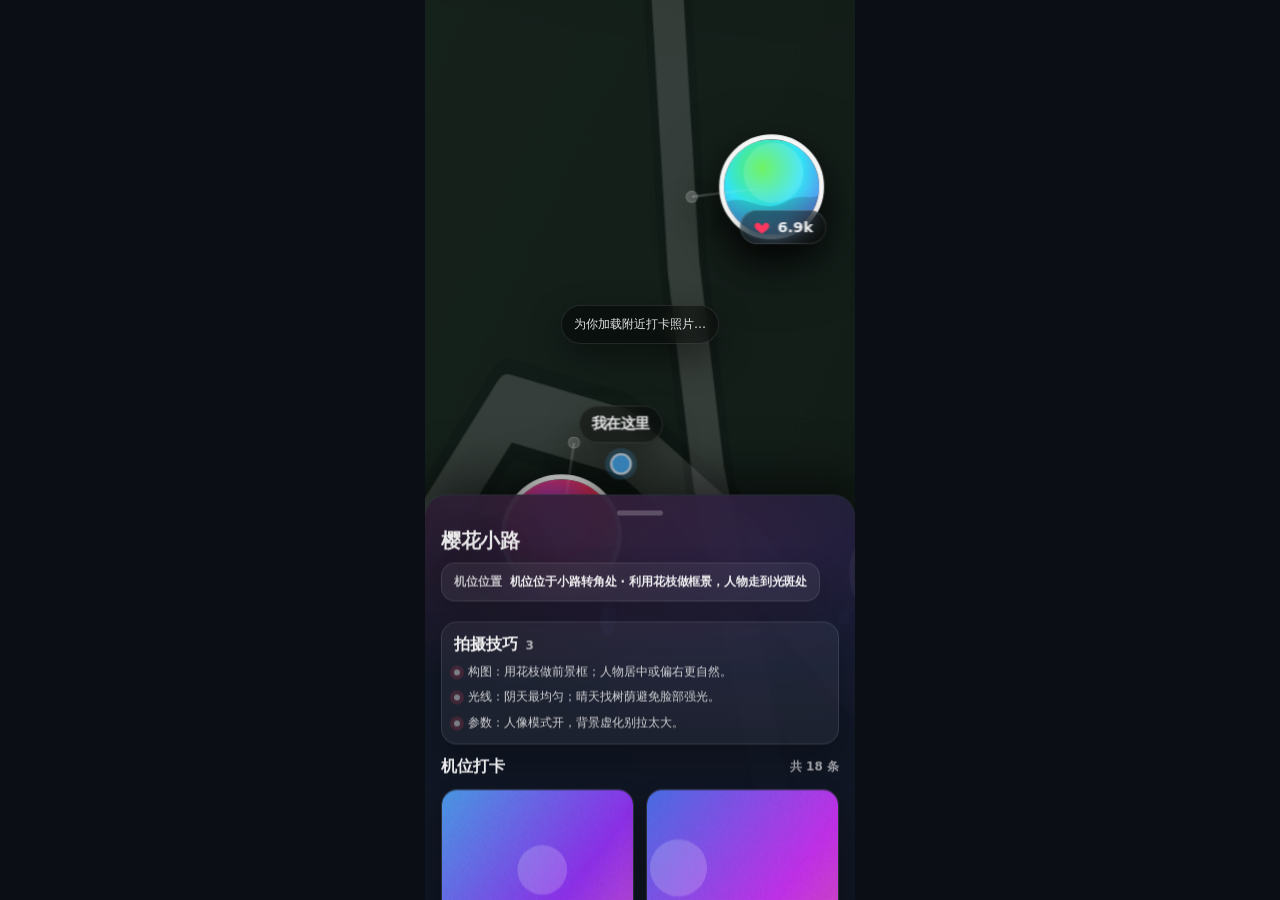
==== bars.html @ dce3d003 "Initial commit for GitHub Pages deployment" ====
<!doctype html>
<html lang="zh-CN">
  <head>
    <meta charset="UTF-8" />
    <meta name="viewport" content="width=device-width, initial-scale=1, viewport-fit=cover" />
    <meta name="color-scheme" content="dark light" />
    <title>同款打卡地热度地图</title>
    <style>
      /* =========================================================
         零依赖离线 H5：Tailwind 风格的最小子集（仅覆盖本作品用到的类）
         注意：这不是完整 Tailwind，仅为演示交互与布局而实现的 utility 集合
      ========================================================= */
      :root{
        --bg:#0B0E14;
        --panel:#0F1320;
        --card:#131A2A;
        --muted:rgba(255,255,255,.68);
        --muted2:rgba(255,255,255,.52);
        --line:rgba(255,255,255,.10);
        --shadow: 0 16px 40px rgba(0,0,0,.45);
        --shadow-soft: 0 10px 24px rgba(0,0,0,.36);
        --accent:#FF375F;
        --pill: rgba(0,0,0,.42);
        --white: #fff;
        --grid: rgba(255,255,255,.06);
        /* 商业化标题色系（更“品牌”） */
        --title-grad: linear-gradient(90deg, #ffffff 0%, rgba(255,255,255,.92) 40%, rgba(255,255,255,.78) 100%);
        --sub-ink: rgba(255,255,255,.68);
        --sub-grad: linear-gradient(90deg, rgba(255,255,255,.78) 0%, rgba(255,255,255,.58) 55%, rgba(255,255,255,.34) 100%);
      }
      *{box-sizing:border-box}
      html,body{height:100%}
      body{
        margin:0;
        font-family: ui-sans-serif, system-ui, -apple-system, Segoe UI, Roboto, "PingFang SC", "Noto Sans CJK SC", "Microsoft Yahei", Arial, sans-serif;
        background: var(--bg); /* 避免在地图拖动时出现紫色底色“漏出”的错觉 */
        color:#fff;
        overflow:hidden; /* 作品为竖屏弹层/全屏容器，不允许 body 滚动 */
        -webkit-tap-highlight-color: transparent;
        touch-action: manipulation;
        overscroll-behavior: none;
      }

      /* 容器与布局 */
      .h-screen{height:100vh}
      .w-full{width:100%}
      .max-w-\[430px\]{max-width:430px}
      .mx-auto{margin-left:auto;margin-right:auto}
      .relative{position:relative}
      .absolute{position:absolute}
      .fixed{position:fixed}
      .inset-0{inset:0}
      .top-0{top:0}
      .left-0{left:0}
      .right-0{right:0}
      .bottom-0{bottom:0}
      .z-10{z-index:10}
      .z-20{z-index:20}
      .z-30{z-index:30}
      .z-40{z-index:40}
      .z-50{z-index:50}

      .flex{display:flex}
      .items-center{align-items:center}
      .justify-between{justify-content:space-between}
      .justify-center{justify-content:center}
      .gap-2{gap:8px}
      .gap-3{gap:12px}
      .gap-4{gap:16px}

      .px-4{padding-left:16px;padding-right:16px}
      .pt-4{padding-top:16px}
      .pb-4{padding-bottom:16px}
      .py-3{padding-top:12px;padding-bottom:12px}
      .py-4{padding-top:16px;padding-bottom:16px}
      .p-3{padding:12px}
      .p-4{padding:16px}

      .text-xs{font-size:12px}
      .text-sm{font-size:14px}
      .text-base{font-size:16px}
      .font-semibold{font-weight:600}
      .font-bold{font-weight:700}
      .tracking-tight{letter-spacing:-.02em}
      .leading-tight{line-height:1.15}
      .opacity-80{opacity:.8}

      .rounded-xl{border-radius:16px}
      .rounded-2xl{border-radius:22px}
      .rounded-full{border-radius:9999px}
      .overflow-hidden{overflow:hidden}
      .border{border:1px solid var(--line)}
      .shadow-xl{box-shadow:var(--shadow)}
      .shadow-lg{box-shadow:var(--shadow-soft)}

      .select-none{user-select:none}

      /* 顶部标题条 */
      .topbar{
        height:56px;
        padding: 0 16px;
        display:flex;
        align-items:center;
        justify-content:space-between;
        background: linear-gradient(to bottom, rgba(11,14,20,.92), rgba(11,14,20,.55), rgba(11,14,20,0));
        position:absolute;
        top:0;left:0;right:0;
        z-index:50;
        pointer-events:none; /* 防止误触影响地图 */
      }
      .topbar .chip{
        pointer-events:auto;
        display:flex;align-items:center;gap:8px;
        padding:8px 10px;
        border-radius:999px;
        background:rgba(255,255,255,.06);
        border:1px solid rgba(255,255,255,.10);
        backdrop-filter: blur(10px);
      }
      .dot{width:8px;height:8px;border-radius:999px;background:var(--accent);box-shadow:0 0 0 4px rgba(255,55,95,.16)}

      /* 标题/副标题“更商业化”：渐变字 + 轻微描边投影 */
      .title{
        font-weight: 900;
        letter-spacing: -0.02em;
        background: var(--title-grad);
        -webkit-background-clip: text;
        background-clip: text;
        color: transparent;
        text-shadow:
          0 16px 40px rgba(0,0,0,.55),
          0 2px 0 rgba(0,0,0,.18);
      }
      .subtitle{
        font-weight: 650;
        letter-spacing: -0.01em;
        background: var(--sub-grad);
        -webkit-background-clip: text;
        background-clip: text;
        color: transparent;
        text-shadow: 0 14px 32px rgba(0,0,0,.45);
      }

      /* 地图区域 */
      .map-wrap{
        position:absolute;
        inset:0;
        height:100%;
        overflow:hidden;
        background: #0c111c; /* 避免露出页面紫色背景 */
      }
      .map-bg{
        position:absolute;inset:0;
        background: transparent; /* 去掉紫色/粉色氛围光 */
      }
      .focus-glow{
        position:absolute;
        inset:0;
        z-index:1;
        pointer-events:none;
        opacity:0;
        transition: opacity 260ms ease;
        background:
          radial-gradient(680px 460px at 50% 40%, rgba(var(--focus-rgb, 77,181,255), .30), transparent 62%),
          radial-gradient(980px 520px at 72% 60%, rgba(var(--focus-rgb, 77,181,255), .14), transparent 62%);
      }
      .focus-glow.show{opacity:1}
      .park-layer{
        position:absolute;
        inset:0; /* 地图延伸到整个上半屏，不再只在底部一块 */
        opacity:1;
        transform: translateZ(0);
        filter: saturate(1.06) contrast(1.02);
        pointer-events:none;
        z-index:0;
      }
      .park-layer::after{
        content:"";
        position:absolute;inset:0;
        background: radial-gradient(900px 360px at 50% 0%, rgba(0,0,0,.10), transparent 62%),
                    linear-gradient(to top, rgba(0,0,0,.26), rgba(0,0,0,.00) 62%);
        pointer-events:none;
      }
      .map-grid{
        position:absolute;inset:0;
        background:
          repeating-linear-gradient(0deg, var(--grid), var(--grid) 1px, transparent 1px, transparent 22px),
          repeating-linear-gradient(90deg, var(--grid), var(--grid) 1px, transparent 1px, transparent 22px);
        opacity:.28; /* 降低存在感，避免“遮挡路线” */
        mix-blend-mode: screen;
      }
      .map-camera{
        position:absolute;
        /* 世界层比视口更大：拖拽/自动居中时不会露出底色 */
        left:-30%;
        top:-30%;
        width:160%;
        height:160%;
        background: #0c111c; /* 如果出现任何绘制空洞，也只会露出深色而不是页面紫色 */
        transform-origin: 50% 50%;
        will-change: transform;
      }
      .markers-layer{
        position:absolute;
        inset:0;
        z-index:2;
      }

      /* Marker */
      .marker{
        position:absolute;
        transform: translate(-50%, -50%);
        touch-action: manipulation;
      }
      .marker button{
        all:unset;
        display:block;
        cursor:pointer;
        border-radius:999px;
        transform: translateZ(0);
        position:relative;
      }
      .marker .bubble-wrap{
        position:absolute;
        left:0;
        top:0;
        will-change: transform;
      }
      .anchor-dot{
        position:absolute;
        left:50%;
        top:50%;
        width:10px;
        height:10px;
        border-radius:999px;
        transform: translate(-50%, -50%);
        background: rgba(255,255,255,.18);
        box-shadow: 0 10px 24px rgba(0,0,0,.35);
        border: 1px solid rgba(255,255,255,.16);
        pointer-events:none;
        z-index:1;
      }
      .anchor-line{
        position:absolute;
        left:50%;
        top:50%;
        height:2px;
        transform-origin: 0 50%;
        border-radius:999px;
        background: linear-gradient(to right, rgba(255,255,255,.22), rgba(255,255,255,0));
        pointer-events:none;
        z-index:1;
        opacity:0;
      }

      /* 新解锁 marker 的入场动画（缓加载感） */
      @keyframes markerIn {
        0%{opacity:0; transform: translate3d(0, 28px, 0) scale(.78) rotate(-4deg); filter: saturate(.92) contrast(.96)}
        45%{opacity:1; transform: translate3d(0, -10px, 0) scale(1.10) rotate(2deg); filter: saturate(1.08) contrast(1.02)}
        72%{opacity:1; transform: translate3d(0, 2px, 0) scale(.98) rotate(-1deg)}
        100%{opacity:1; transform: translate3d(0, 0, 0) scale(1) rotate(0deg)}
      }
      .marker.appear .bubble{
        animation: markerIn 560ms cubic-bezier(.2,.9,.2,1);
        animation-delay: var(--d, 0ms);
        animation-fill-mode: both;
      }
      .marker.appear .anchor-dot{
        animation: markerIn 520ms cubic-bezier(.2,.9,.2,1);
        animation-delay: var(--d, 0ms);
        animation-fill-mode: both;
      }

      /* 轻微“呼吸”避免静态枯燥（幅度很小，不干扰点击） */
      @keyframes bubbleBreath {
        0%{ transform: translateZ(0) scale(1); }
        50%{ transform: translateZ(0) scale(1.02); }
        100%{ transform: translateZ(0) scale(1); }
      }
      .marker .bubble{
        animation: bubbleBreath 4.4s ease-in-out infinite;
      }
      .marker .bubble{
        position:relative;
        border-radius:999px;
        box-shadow:
          0 18px 55px rgba(0,0,0,.55),
          0 10px 26px rgba(0,0,0,.40),
          0 0 0 1px rgba(255,255,255,.05) inset;
      }
      .marker .ring{
        position:absolute;inset:-4px;
        border-radius:999px;
        border:4px solid rgba(255,255,255,.96);
        box-shadow: 0 14px 30px rgba(0,0,0,.35);
        pointer-events:none;
      }
      .marker .cover{
        display:block;
        border-radius:999px;
        overflow:hidden;
        background:#111;
      }
      .marker .badge{
        position:absolute;
        right:-6px;
        bottom:-8px;
        display:flex;
        align-items:center;
        gap:6px;
        padding:6px 10px;
        border-radius:999px;
        background: var(--pill);
        border:1px solid rgba(255,255,255,.12);
        backdrop-filter: blur(10px);
        box-shadow: 0 12px 26px rgba(0,0,0,.45);
        font-size:12px;
        line-height:1;
        pointer-events:none;
      }
      .heart{
        width:14px;height:14px;
        display:inline-block;
      }
      .heart svg{display:block}
      .badge .count{font-weight:700;color:rgba(255,255,255,.94)}
      .badge .heartFill{fill:var(--accent)}

      .marker.selected .ring{border-color: rgba(255,255,255,1)}
      .marker.selected .badge{background: rgba(0,0,0,.52)}

      @keyframes popSpring {
        0%{transform: translateZ(0) scale(1)}
        35%{transform: translateZ(0) scale(1.08)}
        75%{transform: translateZ(0) scale(.98)}
        100%{transform: translateZ(0) scale(1)}
      }
      .pop{animation: popSpring 520ms cubic-bezier(.2,.9,.2,1)}

      /* 当前位置标记（圆点） */
      .me{
        position:absolute;
        transform: translate(-50%, -50%);
        width:18px;height:18px;
        border-radius:999px;
        background: #4DB5FF;
        box-shadow: 0 0 0 4px rgba(77,181,255,.18), 0 12px 26px rgba(0,0,0,.45);
        border:2px solid rgba(255,255,255,.92);
        z-index:999;
      }
      .me::before{
        content:"";
        position:absolute;
        inset:-10px;
        border-radius:999px;
        background: radial-gradient(circle, rgba(77,181,255,.32), rgba(77,181,255,0) 62%);
        animation: mePulse 1400ms ease-out infinite;
      }
      .me::after{
        content:"我在这里";
        position:absolute;
        left:50%;
        top:-10px;
        transform: translate(-50%, -100%);
        padding:6px 10px;
        border-radius:999px;
        background: rgba(0,0,0,.44);
        border:1px solid rgba(255,255,255,.10);
        color: rgba(255,255,255,.92);
        font-size:12px;
        font-weight:750;
        letter-spacing:-.01em;
        white-space:nowrap;
        backdrop-filter: blur(10px);
        box-shadow: 0 14px 30px rgba(0,0,0,.38);
      }
      @keyframes mePulse{
        0%{transform: scale(.68); opacity:.70}
        70%{transform: scale(1.25); opacity:.00}
        100%{transform: scale(1.25); opacity:0}
      }

      /* 底部抽屉面板 */
      .panel{
        position:absolute;
        left:0;right:0;bottom:0;
        height:60vh;
        min-height:340px;
        border-top-left-radius:22px;
        border-top-right-radius:22px;
        background: linear-gradient(180deg, rgba(19,26,42,.96), rgba(15,19,32,.96));
        border-top:1px solid rgba(255,255,255,.10);
        box-shadow: 0 -18px 50px rgba(0,0,0,.55);
        overflow:hidden;
        will-change: transform;
      }

      .panel::before{
        content:"";
        position:absolute;inset:0;
        background:
          radial-gradient(700px 300px at 30% 0%, rgba(255,55,95,.14), transparent 65%),
          radial-gradient(650px 300px at 80% 10%, rgba(119,92,255,.12), transparent 65%);
        opacity:.9;
        pointer-events:none;
      }
      .panel-inner{
        position:relative;
        height:100%;
        display:flex;
        flex-direction:column;
      }
      .handle{
        height:34px;
        display:flex;
        align-items:center;
        justify-content:center;
        touch-action:none;
      }
      .handle .bar{
        width:46px;height:5px;border-radius:999px;
        background: rgba(255,255,255,.22);
      }
      .panel-head{
        padding: 0 16px 10px 16px;
        display:flex;
        align-items:flex-start;
        justify-content:space-between;
        gap:12px;
      }
      .sub{
        color:var(--sub-ink);
        font-size:12px;
        margin-top:7px;
        letter-spacing:-0.01em;
      }
      .pill{
        display:flex;align-items:center;gap:8px;
        padding:8px 10px;
        border-radius:999px;
        background: rgba(255,255,255,.06);
        border:1px solid rgba(255,255,255,.10);
      }
      .pill .small{font-size:12px;color:var(--muted)}

      /* ===== 参照图：拍摄技巧 + 机位打卡 ===== */
      .spot-top{
        padding: 0 16px 10px 16px;
      }
      .spot-name{
        font-size: 20px;
        font-weight: 950;
        letter-spacing: -0.02em;
        line-height: 1.15;
        background: linear-gradient(90deg, rgba(255,255,255,.96), rgba(255,255,255,.78));
        -webkit-background-clip: text;
        background-clip: text;
        color: transparent;
        text-shadow: 0 16px 40px rgba(0,0,0,.45);
      }
      .spot-metaRow{
        margin-top: 10px;
        display:flex;
        gap: 10px;
        align-items:center;
        flex-wrap: wrap;
      }
      .spot-chip{
        display:flex;
        align-items:center;
        gap: 8px;
        padding: 10px 12px;
        border-radius: 14px;
        background: rgba(255,255,255,.06);
        border: 1px solid rgba(255,255,255,.10);
        box-shadow: 0 12px 28px rgba(0,0,0,.22);
        backdrop-filter: blur(10px);
      }
      .spot-chip .k{
        font-size: 12px;
        color: rgba(255,255,255,.70);
        font-weight: 750;
        letter-spacing: -0.01em;
        white-space: nowrap;
      }
      .spot-chip .v{
        font-size: 12px;
        color: rgba(255,255,255,.92);
        font-weight: 750;
        letter-spacing: -0.01em;
      }

      .tips{
        margin: 10px 0 12px 0;
        padding: 12px 12px;
        border-radius: 16px;
        background: rgba(255,255,255,.05);
        border: 1px solid rgba(255,255,255,.10);
        box-shadow: 0 14px 34px rgba(0,0,0,.26);
      }
      .tips-head{
        display:flex;
        align-items:center;
        justify-content:space-between;
        gap:12px;
        margin-bottom: 8px;
      }
      .tips-title{
        display:flex;
        align-items:baseline;
        gap: 8px;
        font-weight: 900;
        letter-spacing: -0.01em;
        color: rgba(255,255,255,.94);
      }
      .tips-title .n{
        font-size: 12px;
        color: rgba(255,255,255,.62);
        font-weight: 800;
      }
      .tips-lines{
        display:flex;
        flex-direction:column;
        gap: 8px;
        color: rgba(255,255,255,.80);
        font-size: 12px;
        line-height: 1.45;
      }
      .tips-lines .line{
        display:flex;
        gap: 8px;
      }
      .tips-lines .dot{
        width: 6px;
        height: 6px;
        border-radius: 999px;
        background: rgba(255,255,255,.42);
        margin-top: 6px;
        flex: 0 0 auto;
      }
      .section-title{
        margin: 10px 0 12px 0;
        display:flex;
        align-items:center;
        justify-content:space-between;
        gap:12px;
      }
      .section-title .h{
        font-size: 16px;
        font-weight: 900;
        color: rgba(255,255,255,.92);
        letter-spacing: -0.01em;
      }
      .section-title .subh{
        font-size: 12px;
        color: rgba(255,255,255,.58);
        font-weight: 750;
      }

      .scroll{
        flex:1;
        overflow:auto;
        -webkit-overflow-scrolling: touch;
        padding: 0 16px calc(14px + env(safe-area-inset-bottom)) 16px;
        overscroll-behavior: contain;
      }
      .grid2{
        display:grid;
        grid-template-columns: repeat(2, minmax(0,1fr));
        gap: 12px;
      }
      .card{
        background: rgba(255,255,255,.04);
        border:1px solid rgba(255,255,255,.08);
        border-radius:16px;
        overflow:hidden;
        box-shadow: 0 10px 22px rgba(0,0,0,.28);
      }
      .photo{
        width:100%;
        display:block;
        background:#0b0e14;
      }
      .video{
        width:100%;
        display:block;
        background:#0b0e14;
      }
      .playBadge{
        position:absolute;
        left:10px;
        top:10px;
        width:30px;
        height:30px;
        border-radius:999px;
        background: rgba(0,0,0,.42);
        border:1px solid rgba(255,255,255,.10);
        backdrop-filter: blur(10px);
        display:flex;
        align-items:center;
        justify-content:center;
        box-shadow: 0 10px 22px rgba(0,0,0,.35);
        pointer-events:none;
      }
      .playBadge svg{display:block}
      .meta{
        padding:10px 10px 12px 10px;
        display:flex;
        align-items:center;
        justify-content:space-between;
        gap:10px;
      }
      .user{
        display:flex;align-items:center;gap:8px;
        min-width:0;
      }
      .avatar{
        width:22px;height:22px;border-radius:999px;
        overflow:hidden;
        border:1px solid rgba(255,255,255,.14);
        flex:0 0 auto;
      }
      .name{
        font-size:12px;
        color:rgba(255,255,255,.82);
        white-space:nowrap;
        overflow:hidden;
        text-overflow:ellipsis;
        max-width:110px;
      }
      .likes{
        display:flex;align-items:center;gap:6px;
        font-size:12px;
        color:rgba(255,255,255,.86);
        flex:0 0 auto;
      }
      .likes .heart svg{width:13px;height:13px}

      /* 轻提示 */
      .toast{
        position:absolute;
        left:50%;
        bottom: calc(60vh + 14px);
        transform: translateX(-50%);
        padding:10px 12px;
        border-radius:999px;
        background: rgba(0,0,0,.46);
        border:1px solid rgba(255,255,255,.10);
        backdrop-filter: blur(10px);
        font-size:12px;
        color:rgba(255,255,255,.88);
        box-shadow: 0 14px 34px rgba(0,0,0,.42);
        opacity:0;
        pointer-events:none;
        transition: opacity 220ms ease, transform 220ms ease;
        z-index:40;
      }
      .toast.show{
        opacity:1;
        transform: translateX(-50%) translateY(-2px);
      }

      /* 错误兜底屏 */
      .screen{
        position:fixed;inset:0;
        display:flex;
        align-items:center;
        justify-content:center;
        padding:24px;
        background: var(--bg);
        color:#fff;
        z-index:9999;
      }
      .screen .box{
        width:min(420px, 100%);
        background: rgba(255,255,255,.06);
        border: 1px solid rgba(255,255,255,.10);
        border-radius: 18px;
        padding: 18px;
        box-shadow: var(--shadow);
      }
      .btn{
        display:inline-flex;
        align-items:center;
        justify-content:center;
        padding:10px 12px;
        border-radius:12px;
        border:1px solid rgba(255,255,255,.12);
        background: rgba(255,255,255,.06);
        color:#fff;
        font-weight:700;
        margin-top:12px;
      }

      /* 无障碍：减少动画 */
      @media (prefers-reduced-motion: reduce){
        .map-camera{transition:none !important}
        .toast{transition:none !important}
        .pop{animation:none !important}
      }
    </style>
  </head>
  <body>
    <div id="app" class="w-full max-w-[430px] h-screen mx-auto relative"></div>

    <script>
      (function () {
        "use strict";

        /* ===========================
           Mock 数据（坐标 x,y：0~100）
        ============================ */
        const MARKERS = [
          {
            id: "jzh",
            name: "箭竹海",
            area: "九寨沟",
            locationTitle: "机位位于四川阿坝藏族羌族自治州",
            locationSub: "九寨沟县漳扎镇九寨沟景区内（树正沟）",
            tips: [
              "构图：用倒影做对称；前景放树枝/栈道做引导线。",
              "光线：上午 8:00-10:00 更通透，尽量避开正午硬光。",
              "参数：手机 2× 取景，轻拉对比与高光，颜色更干净。",
            ],
            x: 58,
            y: 46,
            likes: 13200,
            coverType: "file",
            coverSrc: "assets/jzhzp.jpeg",
            // “封面下的视频”
            photos: [
              { id: "jzh_v1", type: "video", src: "assets/jzh1.mp4", poster: "assets/jzh1.jpg", ratio: 1.25, user: mockUser(101), like: 1320 },
              { id: "jzh_v2", type: "video", src: "assets/jzh2.mp4", poster: "assets/jzh2.jpg", ratio: 1.25, user: mockUser(155), like: 980 },
              { id: "jzh_v3", type: "video", src: "assets/jzh3.mp4", poster: "assets/jzh3.jpg", ratio: 1.25, user: mockUser(203), like: 1660 },
              { id: "jzh_v4", type: "video", src: "assets/jzh4.mp4", poster: "assets/jzh4.jpg", ratio: 1.25, user: mockUser(77), like: 740 },
              { id: "jzh_v5", type: "video", src: "assets/jzh5.mp4", poster: "assets/jzh5.jpg", ratio: 1.25, user: mockUser(41), like: 1100 },
            ],
          },
          {
            id: "m1",
            name: "海边日落栈道",
            locationTitle: "机位位于海边栈道主视野一侧",
            locationSub: "建议靠近护栏外侧拍摄，留出前景线条",
            tips: [
              "构图：人物/路牌放三分线；海平线保持水平。",
              "光线：日落前 20 分钟最柔和，逆光更有氛围。",
              "参数：曝光 -0.3，保住天空层次；适当加暖色。",
            ],
            x: 26,
            y: 36,
            likes: 12800,
            coverSeed: 12,
            photos: makePhotos("m1", 16, 21),
          },
          {
            id: "m2",
            name: "城市天桥夜景",
            locationTitle: "机位位于天桥中段向主路方向",
            locationSub: "注意安全，靠内侧栏杆拍摄更稳",
            tips: [
              "构图：车流做 S 形引导；上方留一点城市天际线。",
              "光线：蓝调时刻（落日后 10-25 分钟）最好看。",
              "参数：夜景模式/长曝光，稳住手机避免抖动。",
            ],
            x: 62,
            y: 44,
            likes: 8600,
            coverSeed: 33,
            photos: makePhotos("m2", 14, 77),
          },
          {
            id: "m3",
            name: "玻璃房咖啡馆",
            locationTitle: "机位位于窗边 45° 侧光位",
            locationSub: "桌面留白，玻璃反光记得避开",
            tips: [
              "构图：杯子放前景；背景虚化出环境感。",
              "光线：靠窗侧光最显质感，避免顶光。",
              "参数：0.5× 拍环境，2× 拍细节，混合更出片。",
            ],
            x: 50,
            y: 66,
            likes: 4200,
            coverSeed: 64,
            photos: makePhotos("m3", 12, 8),
          },
          {
            id: "m4",
            name: "樱花小路",
            locationTitle: "机位位于小路转角处",
            locationSub: "利用花枝做框景，人物走到光斑处",
            tips: [
              "构图：用花枝做前景框；人物居中或偏右更自然。",
              "光线：阴天最均匀；晴天找树荫避免脸部强光。",
              "参数：人像模式开，背景虚化别拉太大。",
            ],
            x: 78,
            y: 30,
            likes: 15600,
            coverSeed: 91,
            photos: makePhotos("m4", 18, 103),
          },
          {
            id: "m5",
            name: "老街拱门",
            locationTitle: "机位位于拱门正中轴线",
            locationSub: "等待行人穿过，画面更有故事感",
            tips: [
              "构图：保持垂直线；用拱门做天然取景框。",
              "光线：下午侧光更立体；阴影别压太死。",
              "参数：开网格线，微调水平，后期拉一点清晰度。",
            ],
            x: 40,
            y: 22,
            likes: 6900,
            coverSeed: 5,
            photos: makePhotos("m5", 13, 44),
          },
        ];

        // 道路网络（0~100 的“地图坐标”）：既用于绘制虚拟地图，也用于 marker 避让路线
        const ROADS = [
          [
            { x: 5, y: 44 }, { x: 18, y: 34 }, { x: 32, y: 36 }, { x: 46, y: 42 },
            { x: 60, y: 50 }, { x: 72, y: 50 }, { x: 84, y: 40 }, { x: 96, y: 36 },
          ],
          [
            { x: 37, y: 10 }, { x: 39, y: 26 }, { x: 42, y: 38 }, { x: 48, y: 52 },
            { x: 55, y: 70 }, { x: 60, y: 92 },
          ],
        ];

        function makePhotos(markerId, count, seed) {
          const list = [];
          for (let i = 0; i < count; i++) {
            const ratio = pick([0.78, 0.86, 1.0, 1.22, 1.34], seed + i); // 高宽比（height/width）
            const uSeed = (seed * 17 + i * 13) % 999;
            list.push({
              id: markerId + "_p" + i,
              user: mockUser(uSeed),
              like: Math.floor(80 + (uSeed * 37) % 2200),
              ratio,
              imageDataUrl: svgPhotoDataUrl(uSeed),
            });
          }
          return list;
        }

        function mockUser(seed) {
          const names = ["小麦", "阿丘", "Momo", "橘子汽水", "Yuki", "木木", "Kiki", "阿白", "小池", "Nina"];
          const name = names[seed % names.length] + (seed % 7 === 0 ? "·" + (seed % 99) : "");
          return {
            name,
            avatarDataUrl: svgAvatarDataUrl(name, seed),
          };
        }

        /* ===========================
           资源：使用 SVG Data URL 生成“本地占位图”
           - 严禁外链图片 / 字体
        ============================ */
        function svgPhotoDataUrl(seed) {
          const a = (seed * 29) % 360;
          const b = (a + 62) % 360;
          const c = (b + 46) % 360;
          const g1 = `hsl(${a} 85% 62%)`;
          const g2 = `hsl(${b} 90% 58%)`;
          const g3 = `hsl(${c} 80% 66%)`;
          const noise = ((seed * 13) % 8) + 10;
          const svg =
            `<svg xmlns="http://www.w3.org/2000/svg" width="800" height="1040" viewBox="0 0 800 1040">` +
            `<defs>` +
            `<linearGradient id="g" x1="0" y1="0" x2="1" y2="1">` +
            `<stop offset="0" stop-color="${g1}"/><stop offset="0.55" stop-color="${g2}"/><stop offset="1" stop-color="${g3}"/>` +
            `</linearGradient>` +
            `<filter id="n">` +
            `<feTurbulence type="fractalNoise" baseFrequency="0.9" numOctaves="2" stitchTiles="stitch" seed="${noise}"/>` +
            `<feColorMatrix type="matrix" values="0 0 0 0 0  0 0 0 0 0  0 0 0 0 0  0 0 0 .22 0"/>` +
            `</filter>` +
            `</defs>` +
            `<rect width="800" height="1040" fill="url(#g)"/>` +
            `<rect width="800" height="1040" filter="url(#n)" opacity=".55"/>` +
            `<circle cx="${140 + (seed % 9) * 56}" cy="${220 + (seed % 7) * 48}" r="${80 + (seed % 6) * 12}" fill="rgba(255,255,255,.18)"/>` +
            `<circle cx="${540 + (seed % 8) * 22}" cy="${720 + (seed % 6) * 44}" r="${120 + (seed % 5) * 10}" fill="rgba(0,0,0,.12)"/>` +
            `</svg>`;
          return "data:image/svg+xml;charset=utf-8," + encodeURIComponent(svg);
        }

        function svgAvatarDataUrl(name, seed) {
          const a = (seed * 41) % 360;
          const b = (a + 88) % 360;
          const bg1 = `hsl(${a} 80% 56%)`;
          const bg2 = `hsl(${b} 85% 52%)`;
          const letter = (name || "U").trim().slice(0, 1);
          const svg =
            `<svg xmlns="http://www.w3.org/2000/svg" width="72" height="72" viewBox="0 0 72 72">` +
            `<defs>` +
            `<linearGradient id="g" x1="0" y1="0" x2="1" y2="1">` +
            `<stop offset="0" stop-color="${bg1}"/><stop offset="1" stop-color="${bg2}"/>` +
            `</linearGradient>` +
            `</defs>` +
            `<rect width="72" height="72" rx="36" fill="url(#g)"/>` +
            `<circle cx="24" cy="26" r="12" fill="rgba(255,255,255,.22)"/>` +
            `<text x="36" y="44" font-size="28" text-anchor="middle" fill="rgba(255,255,255,.92)" font-family="ui-sans-serif,system-ui" font-weight="700">${escapeXml(letter)}</text>` +
            `</svg>`;
          return "data:image/svg+xml;charset=utf-8," + encodeURIComponent(svg);
        }

        function svgCoverDataUrl(seed) {
          // 用于地图 marker 的“封面图”（圆形裁切）
          const a = (seed * 23) % 360;
          const b = (a + 70) % 360;
          const c = (b + 40) % 360;
          const g1 = `hsl(${a} 86% 62%)`;
          const g2 = `hsl(${b} 90% 58%)`;
          const g3 = `hsl(${c} 82% 66%)`;
          const svg =
            `<svg xmlns="http://www.w3.org/2000/svg" width="260" height="260" viewBox="0 0 260 260">` +
            `<defs>` +
            `<radialGradient id="r" cx="40%" cy="30%" r="75%">` +
            `<stop offset="0" stop-color="${g1}"/><stop offset="0.55" stop-color="${g2}"/><stop offset="1" stop-color="${g3}"/>` +
            `</radialGradient>` +
            `</defs>` +
            `<rect width="260" height="260" fill="url(#r)"/>` +
            `<path d="M0 176 C 56 140, 96 210, 170 170 C 212 146, 232 168, 260 152 L 260 260 L 0 260 Z" fill="rgba(0,0,0,.16)"/>` +
            `<circle cx="${90 + (seed % 7) * 9}" cy="${92 + (seed % 5) * 11}" r="${52 + (seed % 6) * 6}" fill="rgba(255,255,255,.14)"/>` +
            `</svg>`;
          return "data:image/svg+xml;charset=utf-8," + encodeURIComponent(svg);
        }

        function svgParkMapDataUrl(seed) {
          // 平面虚拟地图（离线生成）：用“地图图层语义”来画草地/水域/道路/地标点
          // 不追求真实坐标，仅提供“像地图”的结构与层级，适合做上半屏底部背景。
          // 颜色策略：强制偏“绿/灰”调，避免出现紫色系
          const hue = 135 + ((seed * 7) % 18); // 135~152（绿）
          const bg1 = `hsl(${hue} 18% 12%)`;
          const bg2 = `hsl(${hue} 16% 9%)`;
          const grass = `hsl(${hue} 32% 16%)`;
          const grass2 = `hsl(${hue} 28% 14%)`;
          const water = `hsl(${(hue + 58) % 360} 38% 18%)`; // 偏青蓝，但不走紫
          const road = `rgba(255,255,255,.16)`;
          const roadEdge = `rgba(0,0,0,.22)`;
          const poiBlue = "#4DA3FF";
          const poiWarm = "#FFB020";
          const roadsSvg = ROADS.map((poly) => {
            const pts = poly.map((p) => `${p.x},${p.y}`).join(" ");
            return (
              `<polyline points="${pts}" fill="none" stroke="${roadEdge}" stroke-width="5.6" stroke-linecap="round" stroke-linejoin="round" opacity=".58"/>` +
              `<polyline points="${pts}" fill="none" stroke="${road}" stroke-width="3.8" stroke-linecap="round" stroke-linejoin="round" opacity=".92"/>`
            );
          }).join("");

          const svg = `
<svg xmlns="http://www.w3.org/2000/svg" viewBox="0 0 100 100" preserveAspectRatio="none">
  <defs>
    <linearGradient id="bg" x1="0" y1="0" x2="1" y2="1">
      <stop offset="0" stop-color="${bg1}"/>
      <stop offset="1" stop-color="${bg2}"/>
    </linearGradient>
    <filter id="soft" x="-20%" y="-20%" width="140%" height="140%">
      <feGaussianBlur stdDeviation="1.2"/>
    </filter>
  </defs>

  <rect width="100" height="100" fill="url(#bg)"/>

  <!-- 草地 -->
  <path d="M0 62 C 18 54, 32 62, 43 66 C 62 73, 82 75, 100 70 L 100 100 L 0 100 Z"
        fill="${grass}" opacity=".92"/>
  <path d="M8 70 C 20 66, 28 74, 38 70 C 52 64, 63 76, 74 70 C 84 64, 90 66, 100 70"
        fill="${grass2}" opacity=".78"/>

  <!-- 水域 -->
  <path d="M66 72 C 72 68, 84 69, 92 76 C 98 82, 91 92, 79 92 C 70 92, 62 86, 63 80 C 63.5 76.5, 64 74, 66 72 Z"
        fill="${water}" opacity=".86" filter="url(#soft)"/>
  <path d="M15 80 C 22 76, 32 78, 36 83 C 40 88, 35 94, 26 94 C 19 94, 13 91, 13.5 86.5 C 13.9 83.8, 14.4 81.3, 15 80 Z"
        fill="${water}" opacity=".55" filter="url(#soft)"/>

  <!-- 道路（与 ROADS 1:1 对齐） -->
  ${roadsSvg}

  <!-- 广场/区域 -->
  <path d="M30 41 C 36 38, 44 40, 48 45 C 52 50, 47 57, 40 57 C 33 57, 27 48, 30 41 Z"
        fill="rgba(255,255,255,.08)" opacity=".80"/>

  <!-- 地标点（点缀） -->
  ${mapDot(30, 46, poiBlue)}
  ${mapDot(44, 60, poiBlue)}
  ${mapDot(50, 68, poiWarm)}
  ${mapDot(78, 58, poiWarm)}
</svg>`.trim();

          return "data:image/svg+xml;charset=utf-8," + encodeURIComponent(svg);
        }

        function poiPin(x, y, color, text) {
          const safeText = escapeXml(text);
          return (
            `<g filter="url(#shadow)" opacity=".98">` +
              `<path d="M ${x} ${y} c -18 0 -32 14 -32 32 c 0 26 32 58 32 58 s 32 -32 32 -58 c 0 -18 -14 -32 -32 -32 z" fill="${color}"/>` +
              `<circle cx="${x}" cy="${y+30}" r="12" fill="rgba(255,255,255,.92)"/>` +
              `<rect x="${x-5}" y="${y+22}" width="10" height="16" rx="5" fill="${color}" opacity=".85"/>` +
              `<path d="M ${x} ${y+44} l -10 0" stroke="${color}" stroke-width="2" opacity=".0"/>` +
              `<g>` +
                `<rect x="${x-4}" y="${y+26}" width="8" height="8" rx="2" fill="${color}" opacity=".75"/>` +
              `</g>` +
              `<g>` +
                `<rect x="${x+18}" y="${y+22}" rx="10" ry="10" width="${52 + safeText.length * 14}" height="28" fill="rgba(255,255,255,.92)" />` +
                `<text x="${x+32}" y="${y+42}" font-family="ui-sans-serif,system-ui" font-size="18" font-weight="800" fill="${color}">${safeText}</text>` +
              `</g>` +
            `</g>`
          );
        }

        function starBadge(x, y, color, text) {
          const safeText = escapeXml(text);
          return (
            `<g filter="url(#shadow)" opacity=".98">` +
              `<circle cx="${x}" cy="${y}" r="18" fill="${color}"/>` +
              `<path d="M ${x} ${y-9} l 4 7 l 8 2 l -6 6 l 1 9 l -7 -4 l -7 4 l 1 -9 l -6 -6 l 8 -2 z" fill="rgba(255,255,255,.92)"/>` +
              `<text x="${x+30}" y="${y+7}" font-family="ui-sans-serif,system-ui" font-size="20" font-weight="900" fill="${color}">${safeText}</text>` +
            `</g>`
          );
        }

        function isoTree(x, y) {
          // “等距树”：一团圆顶 + 小小侧面，增强立体层级
          const c1 = "rgba(34, 197, 94, .55)";
          const c2 = "rgba(34, 197, 94, .28)";
          const trunk = "rgba(255,255,255,.20)";
          return `
  <g opacity=".92">
    <ellipse cx="${x}" cy="${y}" rx="18" ry="10" fill="${c2}"/>
    <ellipse cx="${x}" cy="${y-10}" rx="22" ry="14" fill="${c1}"/>
    <ellipse cx="${x+10}" cy="${y-6}" rx="14" ry="9" fill="${c2}"/>
    <rect x="${x-2}" y="${y-4}" width="4" height="16" rx="2" fill="${trunk}" opacity=".65"/>
  </g>`;
        }

        function isoBlock(x, y, w, h) {
          // “等距盒子建筑”：顶面 + 侧面 + 正面（坐标为手工拟合）
          const top = "rgba(255,255,255,.16)";
          const faceA = "rgba(0,0,0,.22)";
          const faceB = "rgba(0,0,0,.30)";
          const dx = Math.round(w * 0.35);
          const dy = Math.round(w * 0.22);
          const height = Math.round(h * 0.9);
          const pTop = [
            [x, y],
            [x + w, y - dy],
            [x + w + dx, y + dy],
            [x + dx, y + 2 * dy],
          ];
          const pSide = [
            [x + w, y - dy],
            [x + w + dx, y + dy],
            [x + w + dx, y + dy + height],
            [x + w, y - dy + height],
          ];
          const pFront = [
            [x + dx, y + 2 * dy],
            [x + w + dx, y + dy],
            [x + w + dx, y + dy + height],
            [x + dx, y + 2 * dy + height],
          ];

          const pts = (arr) => arr.map(([a, b]) => `${a},${b}`).join(" ");
          return `
  <g opacity=".92">
    <polygon points="${pts(pTop)}" fill="${top}" />
    <polygon points="${pts(pSide)}" fill="${faceA}" opacity=".85"/>
    <polygon points="${pts(pFront)}" fill="${faceB}" opacity=".8"/>
    <rect x="${x + dx + 18}" y="${y + 2 * dy + 22}" width="${Math.max(24, Math.round(w * 0.22))}" height="10" rx="5" fill="rgba(255,255,255,.14)" opacity=".9"/>
  </g>`;
        }

        function mapDot(x, y, color) {
          return `
  <g opacity=".92">
    <circle cx="${x}" cy="${y}" r="1.35" fill="rgba(0,0,0,.28)"/>
    <circle cx="${x}" cy="${y}" r="0.95" fill="${color}"/>
    <circle cx="${x-0.28}" cy="${y-0.28}" r="0.28" fill="rgba(255,255,255,.75)"/>
  </g>`;
        }

        function getMarkerOffsetBase(marker, sizePx) {
          // 目标：
          // 1) “一一对应”：marker 的锚点始终是 marker.(x,y)
          // 2) “不遮挡路线”：当锚点靠近道路时，把“圆形气泡”整体偏移到道路旁边（锚点不动）
          const rect = mapWrap.getBoundingClientRect();
          const key = `${Math.round(rect.width)}x${Math.round(rect.height)}`;
          const sizeBucket = Math.round(sizePx / 6) * 6;
          if (state.offsetCache && state.offsetCache.key === key && state.offsetCache.offsets && state.offsetCache.offsets.has(marker.id)) {
            const cached = state.offsetCache.offsets.get(marker.id);
            if (cached && cached.sizeBucket === sizeBucket) return cached;
          }

          const anchor = { x: marker.x, y: marker.y };
          const hit = nearestRoadPoint(anchor, state.roads);

          // 道路避让半径（单位：0~100），与 marker 尺寸相关
          const roadRadius = pxToMapUnits((sizePx * 0.62) + 14, rect.width);
          let dxU = 0, dyU = 0;

          if (hit && hit.dist < roadRadius) {
            const pushU = (roadRadius - hit.dist) + pxToMapUnits(10, rect.width);
            const vx = anchor.x - hit.p.x;
            const vy = anchor.y - hit.p.y;
            const len = Math.sqrt(vx * vx + vy * vy) || 1;
            dxU = (vx / len) * pushU;
            dyU = (vy / len) * pushU;
          }

          // 把偏移从“地图单位”换算为像素，方便画连线/偏移气泡
          let dx = mapUnitsToPx(dxU, rect.width);
          let dy = mapUnitsToPx(dyU, rect.width);

          // 限制最大偏移，避免气泡飞太远
          const max = 86;
          dx = clamp(dx, -max, max);
          dy = clamp(dy, -max, max);

          // 边界兜底：靠近边缘时，把气泡往屏幕内侧推一点
          if (anchor.x < 12 && dx < 0) dx = Math.abs(dx);
          if (anchor.x > 88 && dx > 0) dx = -Math.abs(dx);
          if (anchor.y < 12 && dy < 0) dy = Math.abs(dy);
          if (anchor.y > 88 && dy > 0) dy = -Math.abs(dy);

          const value = { dx, dy, sizeBucket };
          if (!state.offsetCache || state.offsetCache.key !== key) {
            state.offsetCache = { key, offsets: new Map() };
          }
          state.offsetCache.offsets.set(marker.id, value);
          return value;
        }

        function getMarkerOffset(marker, sizePx) {
          // 渲染期的“无重叠”偏移优先（每次 renderMarkers 计算一遍）
          try {
            if (state.renderOffsetMap && state.renderOffsetMap.has(marker.id)) {
              const v = state.renderOffsetMap.get(marker.id);
              if (v) return v;
            }
          } catch (_) {}
          return getMarkerOffsetBase(marker, sizePx);
        }

        function pxToMapUnits(px, baseWidthPx) {
          // 以容器宽度为基准，把像素近似换算到 0~100 的坐标单位
          if (!baseWidthPx) return px * 0.12;
          return (px / baseWidthPx) * 100;
        }

        function mapUnitsToPx(units, baseWidthPx) {
          if (!baseWidthPx) return units * 8;
          return (units / 100) * baseWidthPx;
        }

        function nearestRoadPoint(pt, roads) {
          let best = null;
          for (const poly of roads) {
            for (let i = 0; i < poly.length - 1; i++) {
              const a = poly[i], b = poly[i + 1];
              const res = closestPointOnSegment(pt, a, b);
              if (!best || res.dist < best.dist) best = res;
            }
          }
          return best;
        }

        function closestPointOnSegment(p, a, b) {
          const abx = b.x - a.x, aby = b.y - a.y;
          const apx = p.x - a.x, apy = p.y - a.y;
          const ab2 = abx * abx + aby * aby || 1;
          let t = (apx * abx + apy * aby) / ab2;
          t = clamp(t, 0, 1);
          const x = a.x + abx * t;
          const y = a.y + aby * t;
          const dx = p.x - x, dy = p.y - y;
          return { p: { x, y }, dist: Math.sqrt(dx * dx + dy * dy) };
        }

        function escapeXml(s) {
          return String(s).replace(/[<>&"]/g, (ch) => ({ "<": "&lt;", ">": "&gt;", "&": "&amp;", '"': "&quot;" }[ch]));
        }

        function pick(arr, seed) {
          return arr[Math.abs(seed) % arr.length];
        }

        function formatLikes(n) {
          if (n >= 10000) return (n / 10000).toFixed(n >= 100000 ? 0 : 1) + "w";
          if (n >= 1000) return (n / 1000).toFixed(1).replace(/\.0$/, "") + "k";
          return String(n);
        }

        /* ===========================
           UI 构建（DOM 方式模拟 React 组件）
           - 满足：单文件、离线、触屏优先、无 hover、无滚轮依赖
        ============================ */
        const app = document.getElementById("app");
        if (!app) throw new Error("App mount node not found");

        // 缓加载：初始只展示少量聚合点，点击后逐步解锁更多
        const INIT_UNLOCK_IDS = MARKERS
          .slice()
          .sort((a, b) => b.likes - a.likes)
          .slice(0, 3)
          .map((m) => m.id);

        const state = {
          selectedId: topMarker().id,
          // panelY：面板向下位移（0=展开覆盖更多地图，正值=收起露出更多地图）
          panelY: 0,
          toastTimer: null,
          camera: { x: 0, y: 0, scale: 1 },
          cameraAnimToken: 0,
          me: { x: 54, y: 54, source: "mock" }, // 默认 mock（后续尝试用地理定位更新）
          userInteracted: false, // 用户是否手动拖拽过地图（拖拽后不再强制自动对焦）
          // 道路网络（0~100 的“地图坐标”），用于避免 marker 遮挡路线
          roads: ROADS,
          offsetCache: null, // { key, offsets: Map<markerId,{dx,dy,sizeBucket}> }
          unlockedIds: new Set(INIT_UNLOCK_IDS),
          newlyUnlockedIds: new Set(), // 本轮 render 需要播放入场动画的 id
          unlockTimer: null,
          videoThumbCache: new Map(), // src -> dataUrl
          videoThumbPending: new Set(), // src
        };

        // 首屏把初始点也做一次轻入场
        INIT_UNLOCK_IDS.forEach((id) => state.newlyUnlockedIds.add(id));

        // 初始把面板稍微下移一些，形成“地图+抽屉”比例
        // （面板本身高度=60vh，向下位移=0 时就是默认；向下位移>0 会露出更多地图）
        state.panelY = 0; // 默认不额外下移

        /* 根结构 */
        const root = el("div", { className: "relative w-full h-screen overflow-hidden" });

        const mapWrap = el("div", { className: "map-wrap" });
        const mapBg = el("div", { className: "map-bg" });
        const focusGlow = el("div", { className: "focus-glow", "aria-hidden": "true" });
        const parkLayer = el("div", { className: "park-layer", "aria-hidden": "true" });
        parkLayer.style.backgroundImage = `url("${svgParkMapDataUrl(7)}")`;
        // 聚合点坐标与底图 1:1：禁止裁切（cover），采用完全拉伸匹配坐标系
        parkLayer.style.backgroundSize = "100% 100%";
        parkLayer.style.backgroundPosition = "center";
        const mapGrid = el("div", { className: "map-grid" });
        const camera = el("div", { className: "map-camera", "aria-hidden": "false" });
        const markersLayer = el("div", { className: "markers-layer", "aria-hidden": "false" });

        mapWrap.appendChild(mapBg);
        mapWrap.appendChild(focusGlow);
        mapWrap.appendChild(camera);

        // 关键：把“底部虚拟地图”放进 camera 内部，跟随 Zoom & Pan，保证坐标体系一致
        camera.appendChild(mapGrid);
        camera.appendChild(parkLayer);
        camera.appendChild(markersLayer);

        const toast = el("div", { className: "toast", role: "status", "aria-live": "polite" }, "已切换到该打卡点");
        root.appendChild(mapWrap);
        root.appendChild(toast);

        /* 顶部 bar（已按需求去掉“同款打卡热度地图”等文案） */

        /* 面板 */
        const panel = el("div", { className: "panel z-30", role: "region", "aria-label": "拍照打卡面板" });
        const panelInner = el("div", { className: "panel-inner" });
        const handle = el("div", { className: "handle", role: "button", tabindex: "0", "aria-label": "拖拽调整面板" });
        handle.appendChild(el("div", { className: "bar" }));

        // 参照图：顶部信息（地点名 + 机位信息），仅保留“拍摄技巧 + 机位打卡”
        const spotTop = el("div", { className: "spot-top" });
        const spotName = el("div", { className: "spot-name" }, "");
        const spotMetaRow = el("div", { className: "spot-metaRow" });

        const chipLoc = el("div", { className: "spot-chip" });
        chipLoc.appendChild(el("div", { className: "k" }, "机位位置"));
        const chipLocV = el("div", { className: "v" }, "—");
        chipLoc.appendChild(chipLocV);

        spotMetaRow.appendChild(chipLoc);
        spotTop.appendChild(spotName);
        spotTop.appendChild(spotMetaRow);

        const scroll = el("div", { className: "scroll" });
        const tips = el("div", { className: "tips" });
        const tipsHead = el("div", { className: "tips-head" });
        const tipsTitle = el("div", { className: "tips-title" });
        tipsTitle.appendChild(el("div", {}, "拍摄技巧"));
        const tipsNo = el("div", { className: "n" }, "1");
        tipsTitle.appendChild(tipsNo);
        tipsHead.appendChild(tipsTitle);
        tips.appendChild(tipsHead);
        const tipsLines = el("div", { className: "tips-lines" });
        tips.appendChild(tipsLines);

        const sectionTitle = el("div", { className: "section-title" });
        sectionTitle.appendChild(el("div", { className: "h" }, "机位打卡"));
        const checkinSub = el("div", { className: "subh" }, "");
        sectionTitle.appendChild(checkinSub);

        const grid = el("div", { className: "grid2" });
        scroll.appendChild(tips);
        scroll.appendChild(sectionTitle);
        scroll.appendChild(grid);

        panelInner.appendChild(handle);
        panelInner.appendChild(spotTop);
        panelInner.appendChild(scroll);
        panel.appendChild(panelInner);
        root.appendChild(panel);

        app.appendChild(root);

        /* 渲染 */
        renderAll();

        // 如果作为 iframe 被“推荐流卡片”加载：默认不自动播放入场动画，等待父页面通知再播放
        const EMBEDDED = (() => {
          try { return window.self !== window.top; } catch (_) { return true; }
        })();

        // 入场时先把面板藏到屏幕下方，等 intro 再上拉
        // 抽屉初始必须完全在屏幕下方（避免“黑边/空白”漏出来），因此用 >100vh 的位移确保隐藏
        const INTRO_PANEL_Y = Math.round(window.innerHeight + 80);
        if (EMBEDDED) {
          state.panelY = INTRO_PANEL_Y;
          renderPanelTransform();
        }

        enablePanelDrag();
        enableMapPan();

        let introRunning = false;

        function animatePanelTo(targetY, durationMs) {
          const from = state.panelY;
          const start = performance.now();
          const d = Math.max(240, durationMs || 720);
          const ease = (t) => 1 - Math.pow(1 - t, 3);
          const tick = (now) => {
            const p = Math.min(1, (now - start) / d);
            state.panelY = Math.round(from + (targetY - from) * ease(p));
            renderPanelTransform();
            if (p < 1) requestAnimationFrame(tick);
          };
          requestAnimationFrame(tick);
        }

        function panelPeekY() {
          // 下拉框“取消”但留一个可见把手（不然收起后无法再拉起）
          try {
            const h = panel.getBoundingClientRect().height || 0;
            // 露出约 26px（含 handle 区），其余隐藏到屏幕下方
            return Math.max(0, Math.round(h - 26));
          } catch (_) {
            return 0;
          }
        }

        function collapsePanelPeek(durationMs) {
          try {
            animatePanelTo(panelPeekY(), durationMs || 320);
          } catch (_) {}
        }

        function resetForIntro() {
          try {
            if (state.unlockTimer) {
              clearInterval(state.unlockTimer);
              state.unlockTimer = null;
            }
            if (state.toastTimer) {
              clearTimeout(state.toastTimer);
              state.toastTimer = null;
            }
          } catch (_) {}

          // 取消进行中的镜头动画
          state.cameraAnimToken++;

          // 重置关键状态：选中点、解锁点、面板位置、定位点
          state.selectedId = topMarker().id;
          state.unlockedIds = new Set(INIT_UNLOCK_IDS);
          state.newlyUnlockedIds = new Set(INIT_UNLOCK_IDS);
          state.panelY = INTRO_PANEL_Y;
          state.me = { x: 54, y: 54, source: "mock" };
          state.offsetCache = null;

          // 重置聚焦光晕
          try { focusGlow.classList.remove("show"); } catch (_) {}

          // 重置镜头到起始位
          try {
            const start = { x: 0, y: 0, scale: 1.06 };
            state.camera = clampCamera(start);
            applyCameraTransform(state.camera);
          } catch (_) {}

          // 重绘
          try {
            renderAll();
            renderPanelTransform();
          } catch (_) {}
        }

        function playIntro() {
          if (introRunning) return;
          introRunning = true;

          // 1) “模拟定位”（不弹权限）
          showToast("正在定位…");
          initLocation();

          // 2) 镜头先对准“你的位置”（未授权则为 mock 位置）
          setTimeout(() => {
            try { focusCameraToMe(980); } catch (_) {}
          }, 220);

          // 3) “圆圈浮动上来” + 解锁更多点（markerIn 动画会从下往上浮动）
          setTimeout(() => {
            try { cascadeUnlockMarkers(); } catch (_) {}
          }, 760);

          // 4) 打卡照片抽屉从下往上“拉起来”
          setTimeout(() => {
            showToast("为你加载附近打卡照片…");
            animatePanelTo(0, 760);
            // 抽屉拉起后，再用“上半屏可视区域”的中心重新对齐一次你的当前位置（避免出现你说的“随机定位感”）
            if (!state.userInteracted) {
              setTimeout(() => {
                try { focusCameraToMe(780); } catch (_) {}
              }, 520);
            }
            // 结束运行态（允许下次重播）
            setTimeout(() => { introRunning = false; }, 860);
          }, 1080);
        }

        if (!EMBEDDED) {
          // 单独打开 bars.html 时，直接播放入场
          resetForIntro();
          playIntro();
        } else {
          // iframe 内：等待父页面通知
          window.addEventListener("message", (ev) => {
            try {
              if (ev && ev.data && ev.data.type === "bars-intro") {
                resetForIntro(); // 每次进入都重置再播
                playIntro();
              }
            } catch (_) {}
          });
          // 兜底：首次加载后自动播一次，保证体验完整
          setTimeout(() => {
            resetForIntro();
            playIntro();
          }, 700);
        }

        // 初始选中点若是封面图，也做一次背景取色
        try {
          const init = MARKERS.find((x) => x.id === state.selectedId);
          if (init) applyFocusFromMarker(init);
        } catch (_) {}
        window.addEventListener("resize", () => {
          try {
            state.offsetCache = null;
            renderMarkers();
          } catch (_) {}
        });

        /* ========== 函数实现 ========== */
        function el(tag, attrs, children) {
          const node = document.createElement(tag);
          if (attrs) {
            Object.keys(attrs).forEach((k) => {
              if (k === "className") node.className = attrs[k];
              else if (k === "tabindex") node.tabIndex = attrs[k];
              else node.setAttribute(k, attrs[k]);
            });
          }
          if (children !== undefined) {
            if (Array.isArray(children)) children.forEach((c) => append(node, c));
            else append(node, children);
          }
          return node;
        }

        function append(parent, child) {
          if (child === null || child === undefined) return;
          if (typeof child === "string" || typeof child === "number") parent.appendChild(document.createTextNode(String(child)));
          else parent.appendChild(child);
        }

        function heartIcon(size) {
          const span = el("span", { className: "heart", "aria-hidden": "true" });
          span.style.width = size + "px";
          span.style.height = size + "px";
          span.innerHTML =
            `<svg viewBox="0 0 24 24" width="${size}" height="${size}" aria-hidden="true" focusable="false">` +
            `<path class="heartFill" d="M12 21s-6.7-4.3-9.4-8C.6 9.5 2.1 6.7 5 6c1.6-.4 3.2.1 4.3 1.3L12 9.9l2.7-2.6C15.8 6.1 17.4 5.6 19 6c2.9.7 4.4 3.5 2.4 7-2.7 3.7-9.4 8-9.4 8z"/>` +
            `</svg>`;
          return span;
        }

        function topMarker() {
          return MARKERS.slice().sort((a, b) => b.likes - a.likes)[0];
        }

        function nearestMarkerTo(pt) {
          const x = pt?.x ?? 54;
          const y = pt?.y ?? 54;
          let best = null;
          let bestD = Infinity;
          for (const m of MARKERS) {
            const dx = m.x - x;
            const dy = m.y - y;
            const d = dx * dx + dy * dy;
            if (d < bestD) {
              bestD = d;
              best = m;
            }
          }
          return best;
        }

        function ensureNearestMarkerUnlocked() {
          const near = nearestMarkerTo(state.me);
          if (!near) return;
          if (!state.unlockedIds.has(near.id)) {
            state.unlockedIds.add(near.id);
            state.newlyUnlockedIds.add(near.id);
          }
        }

        function markerSize(likes) {
          // 赞数越多越大：范围约 54~92
          const min = 54, max = 92;
          const lMin = 3200, lMax = 16000;
          const t = clamp((likes - lMin) / (lMax - lMin), 0, 1);
          return Math.round(min + (max - min) * easeOutCubic(t));
        }

        function clamp(v, a, b) { return Math.max(a, Math.min(b, v)); }
        function easeInOut(t) { return t < .5 ? 4*t*t*t : 1 - Math.pow(-2*t + 2, 3)/2; }
        function easeOutCubic(t) { return 1 - Math.pow(1 - t, 3); }

        function renderAll() {
          renderMarkers();
          renderFeed();
          renderPanelTransform();
        }

        function renderMarkers() {
          markersLayer.innerHTML = "";
          const sorted = MARKERS.slice().sort((a, b) => a.likes - b.likes); // 由小到大，便于 z-index 叠加
          let appearIndex = 0;
          // 计算一轮“无重叠”偏移（在 0~100 坐标系里做轻量碰撞分离）
          state.renderOffsetMap = new Map();
          const placed = [];
          const rect = mapWrap.getBoundingClientRect();

          function clampOffsetWithEdges(anchor, dx, dy) {
            const max = 86;
            dx = clamp(dx, -max, max);
            dy = clamp(dy, -max, max);
            if (anchor.x < 12 && dx < 0) dx = Math.abs(dx);
            if (anchor.x > 88 && dx > 0) dx = -Math.abs(dx);
            if (anchor.y < 12 && dy < 0) dy = Math.abs(dy);
            if (anchor.y > 88 && dy > 0) dy = -Math.abs(dy);
            return { dx, dy };
          }

          function computeNonOverlapOffset(m, size) {
            const base = getMarkerOffsetBase(m, size);
            const anchor = { x: m.x, y: m.y };
            let dx = base.dx, dy = base.dy;

            const dxU0 = pxToMapUnits(dx, rect.width);
            const dyU0 = pxToMapUnits(dy, rect.width);
            let cxU = anchor.x + dxU0;
            let cyU = anchor.y + dyU0;
            const rU = pxToMapUnits(size * 0.5 + 10, rect.width);

            // 迭代式分离（很轻量，点数不多）
            for (let iter = 0; iter < 10; iter++) {
              let pushX = 0, pushY = 0;
              let collided = false;
              for (const p of placed) {
                const vx = cxU - p.xU;
                const vy = cyU - p.yU;
                const dist = Math.sqrt(vx * vx + vy * vy) || 0.0001;
                const minD = rU + p.rU;
                if (dist < minD) {
                  collided = true;
                  const k = (minD - dist) / minD;
                  pushX += (vx / dist) * k;
                  pushY += (vy / dist) * k;
                }
              }
              if (!collided) break;
              const len = Math.sqrt(pushX * pushX + pushY * pushY) || 1;
              // 每轮推动一点点，避免“飞出去”
              cxU = clamp(cxU + (pushX / len) * 1.6, 6, 94);
              cyU = clamp(cyU + (pushY / len) * 1.6, 6, 94);
            }

            dx = mapUnitsToPx(cxU - anchor.x, rect.width);
            dy = mapUnitsToPx(cyU - anchor.y, rect.width);
            const clamped = clampOffsetWithEdges(anchor, dx, dy);
            dx = clamped.dx; dy = clamped.dy;

            // 记录占位：用“最终气泡中心”作为碰撞基准
            const cxUFinal = anchor.x + pxToMapUnits(dx, rect.width);
            const cyUFinal = anchor.y + pxToMapUnits(dy, rect.width);
            placed.push({ xU: cxUFinal, yU: cyUFinal, rU });

            return { dx, dy, sizeBucket: base.sizeBucket };
          }

          sorted.forEach((m) => {
            if (!state.unlockedIds.has(m.id)) return;
            const size = markerSize(m.likes);
            const offset = computeNonOverlapOffset(m, size);
            state.renderOffsetMap.set(m.id, offset);
            const node = renderMarker(m);
            if (state.newlyUnlockedIds.has(m.id)) {
              // 每个圆圈“一个一个跳”，但用轻微错峰让节奏更灵动
              const d = Math.min(480, appearIndex * 80);
              node.style.setProperty("--d", `${d}ms`);
              appearIndex += 1;
            }
            markersLayer.appendChild(node);
          });
          markersLayer.appendChild(renderMe());
          // 清空“本轮新解锁”标记，避免重复入场
          state.newlyUnlockedIds.clear();
          // 下一轮 renderMarkers 会重新计算，避免持续累积
          state.renderOffsetMap = null;
        }

        function renderMe() {
          const me = el("div", { className: "me", "aria-label": "你的当前位置" });
          me.style.left = state.me.x + "%";
          me.style.top = state.me.y + "%";
          return me;
        }

        function renderMarker(m) {
          const size = markerSize(m.likes);
          const z = 10 + Math.round((m.likes / 1000)); // 赞越多层级越高
          const offset = getMarkerOffset(m, size);
          const wrapper = el("div", { className: "marker" });
          if (state.newlyUnlockedIds.has(m.id)) wrapper.classList.add("appear");
          // 锚点坐标始终与“虚拟地图底图”一致（一一对应）
          wrapper.style.left = m.x + "%";
          wrapper.style.top = m.y + "%";
          wrapper.style.zIndex = String(m.id === state.selectedId ? 9999 : z); // 点击的点始终最前
          if (m.id === state.selectedId) wrapper.classList.add("selected");

          const anchorLine = el("div", { className: "anchor-line", "aria-hidden": "true" });
          const anchorDot = el("div", { className: "anchor-dot", "aria-hidden": "true" });

          const btn = document.createElement("button");
          btn.setAttribute("type", "button");
          btn.setAttribute("aria-label", `选择打卡点：${m.name}`);
          btn.style.width = size + "px";
          btn.style.height = size + "px";
          btn.addEventListener("click", () => onTapMarker(m.id));
          btn.addEventListener("pointerdown", (e) => {
            // 触屏优先：防止双击缩放等副作用
            e.preventDefault();
          }, { passive: false });

          const bubbleWrap = el("div", { className: "bubble-wrap" });
          bubbleWrap.style.transform = `translate3d(${offset.dx}px, ${offset.dy}px, 0)`;

          const bubble = el("div", { className: "bubble" });
          bubble.style.width = size + "px";
          bubble.style.height = size + "px";

          const ring = el("div", { className: "ring" });
          const cover = el("img", { className: "cover", alt: "" });
          cover.src = m.coverType === "file" ? m.coverSrc : svgCoverDataUrl(m.coverSeed);
          cover.style.width = size + "px";
          cover.style.height = size + "px";
          cover.draggable = false;

          const badge = el("div", { className: "badge" });
          badge.appendChild(heartIcon(14));
          badge.appendChild(el("span", { className: "count" }, formatLikes(m.likes)));

          bubble.appendChild(cover);
          bubble.appendChild(ring);
          bubble.appendChild(badge);
          bubbleWrap.appendChild(bubble);
          btn.appendChild(bubbleWrap);

          // 连线：从锚点指向气泡中心，避免遮挡道路的同时保持“对应关系”
          const len = Math.sqrt(offset.dx * offset.dx + offset.dy * offset.dy);
          if (len > 8) {
            const angle = Math.atan2(offset.dy, offset.dx);
            anchorLine.style.width = `${Math.min(92, len)}px`;
            anchorLine.style.transform = `translate(0, -50%) rotate(${angle}rad)`;
            anchorLine.style.opacity = "1";
          } else {
            anchorLine.style.width = "0px";
            anchorLine.style.opacity = "0";
          }

          wrapper.appendChild(anchorLine);
          wrapper.appendChild(anchorDot);
          wrapper.appendChild(btn);

          return wrapper;
        }

        function renderFeed() {
          const m = MARKERS.find((x) => x.id === state.selectedId) || topMarker();
          // 顶部信息
          const prefix = m.area ? (m.area + "—") : "";
          spotName.textContent = prefix + m.name;
          const locT = m.locationTitle || "机位位于当前景点主视野一侧";
          const locS = m.locationSub || "";
          chipLocV.textContent = locS ? `${locT} · ${locS}` : locT;

          // 拍摄技巧
          tipsNo.textContent = String(Math.max(1, (m.tips && m.tips.length) ? m.tips.length : 1));
          tipsLines.innerHTML = "";
          const list = (m.tips && m.tips.length) ? m.tips : [
            "构图：用前景做引导线，主体落在三分线上。",
            "光线：优先选择清晨/傍晚柔光，避免正午硬光。",
            "参数：适当降低曝光，保住高光与天空层次。",
          ];
          list.slice(0, 3).forEach((t) => {
            const row = el("div", { className: "line" });
            row.appendChild(el("div", { className: "dot", "aria-hidden": "true" }));
            row.appendChild(el("div", {}, t));
            tipsLines.appendChild(row);
          });

          // 机位打卡（数量提示）
          checkinSub.textContent = `共 ${m.photos.length} 条`;

          grid.innerHTML = "";

          m.photos.forEach((p) => {
            const card = el("div", { className: "card" });
            card.style.position = "relative";

            if (p.type === "video") {
              const video = document.createElement("video");
              video.className = "video";
              // 关键：不要在渲染阶段就加载 mp4（否则每次重置/重渲染会触发加载中断，出现 net::ERR_ABORTED）
              // 只在用户点击时才设置 src 并播放
              video.preload = "none";
              video.playsInline = true;
              video.muted = true;
              video.loop = true;
              // 默认使用 poster（静态图），避免抽帧/解码导致的兼容问题
              if (p.poster) video.poster = p.poster;
              video.style.aspectRatio = `1 / ${p.ratio || 1.25}`;
              video.style.objectFit = "cover";
              video.setAttribute("data-src", p.src);
              video.addEventListener("error", () => {
                try { showToast("视频加载失败：请检查 mp4 是否可访问 / 格式 / Range"); } catch (_) {}
              });

              const badge = el("div", { className: "playBadge", "aria-hidden": "true" });
              badge.innerHTML =
                '<svg width="16" height="16" viewBox="0 0 24 24" aria-hidden="true" focusable="false">' +
                '<path d="M9 7l10 5-10 5V7z" fill="rgba(255,255,255,.92)"/></svg>';

              // 触屏点击：播放/暂停（保持 muted，避免手势限制与噪音）
              card.addEventListener("click", () => {
                try {
                  // 首次点击才挂载 src，避免自动加载导致的中断报错
                  if (!video.src) {
                    const ds = video.getAttribute("data-src");
                    if (ds) video.src = ds;
                  }
                  if (video.paused) {
                    video.play();
                    badge.style.opacity = "0";
                  } else {
                    video.pause();
                    badge.style.opacity = "1";
                  }
                } catch (_) {}
              });

              card.appendChild(video);
              card.appendChild(badge);
            } else {
              const img = el("img", { className: "photo", alt: "打卡照片" });
              img.src = p.imageDataUrl;
              img.loading = "lazy";
              img.draggable = false;
              // 用固定宽度 + 高宽比控制高度（模拟瀑布流）
              img.style.aspectRatio = `1 / ${p.ratio}`;
              img.style.objectFit = "cover";
              card.appendChild(img);
            }

            const meta = el("div", { className: "meta" });
            const user = el("div", { className: "user" });
            const avatar = el("img", { className: "avatar", alt: "" });
            avatar.src = p.user.avatarDataUrl;
            avatar.draggable = false;
            user.appendChild(avatar);
            user.appendChild(el("div", { className: "name" }, p.user.name));

            const likes = el("div", { className: "likes" });
            likes.appendChild(heartIcon(13));
            likes.appendChild(el("span", {}, formatLikes(p.like)));

            meta.appendChild(user);
            meta.appendChild(likes);

            card.appendChild(meta);
            grid.appendChild(card);
          });
        }

        function renderPanelTransform() {
          // panelY：正值 = 面板整体向下（露出更多地图）；负值 = 面板向上（覆盖更多地图）
          panel.style.transform = `translate3d(0, ${state.panelY}px, 0)`;
        }

        function onTapMarker(id) {
          if (state.selectedId === id) {
            // 也给一个轻反馈
            springPulse(id);
            return;
          }
          state.selectedId = id;
          // 点击即把当前点放到最前，同时触发“缓加载”解锁更多点
          unlockMoreMarkers();
          renderMarkers();
          renderFeed();
          springPulse(id);
          const m = MARKERS.find((x) => x.id === id);
          if (m) {
            showToast("正在加载更多打卡点…");
            applyFocusFromMarker(m);
            centerCameraToMarker(m, 680);
          }
          // 点选景点时，面板自动拉起（保持“地图选点 -> 照片上拉”的一致体验）
          try { animatePanelTo(0, 520); } catch (_) {}
        }

        function applyFocusFromMarker(marker) {
          // 仅对带真实封面图的点做“取边缘色”背景；其余点淡出
          if (marker.coverType === "file" && marker.coverSrc) {
            extractEdgeRgb(marker.coverSrc).then((rgb) => {
              if (!rgb) return;
              document.documentElement.style.setProperty("--focus-rgb", `${rgb.r},${rgb.g},${rgb.b}`);
              focusGlow.classList.add("show");
            });
          } else {
            focusGlow.classList.remove("show");
          }
        }

        function extractEdgeRgb(src) {
          return new Promise((resolve) => {
            try {
              const img = new Image();
              img.decoding = "async";
              img.onload = () => {
                try {
                  const c = document.createElement("canvas");
                  const w = 48, h = 48;
                  c.width = w; c.height = h;
                  const ctx = c.getContext("2d", { willReadFrequently: true });
                  if (!ctx) return resolve(null);
                  ctx.drawImage(img, 0, 0, w, h);
                  const data = ctx.getImageData(0, 0, w, h).data;
                  let r = 0, g = 0, b = 0, n = 0;
                  const add = (x, y) => {
                    const i = (y * w + x) * 4;
                    const a = data[i + 3] / 255;
                    if (a < 0.4) return;
                    r += data[i] * a;
                    g += data[i + 1] * a;
                    b += data[i + 2] * a;
                    n += a;
                  };
                  for (let x = 0; x < w; x++) { add(x, 0); add(x, h - 1); }
                  for (let y = 1; y < h - 1; y++) { add(0, y); add(w - 1, y); }
                  if (!n) return resolve(null);
                  resolve({ r: Math.round(r / n), g: Math.round(g / n), b: Math.round(b / n) });
                } catch (_) { resolve(null); }
              };
              img.onerror = () => resolve(null);
              img.src = src;
            } catch (_) {
              resolve(null);
            }
          });
        }

        function ensureVideoThumb(src) {
          // 用视频“第一帧附近”生成 poster（离线、本地文件）
          // 失败则返回 null，保持 fallback poster
          if (state.videoThumbCache.has(src)) return Promise.resolve(state.videoThumbCache.get(src));
          if (state.videoThumbPending.has(src)) return Promise.resolve(null);
          state.videoThumbPending.add(src);
          return new Promise((resolve) => {
            try {
              const v = document.createElement("video");
              v.preload = "auto";
              v.muted = true;
              v.playsInline = true;
              // 注意：网页端如果 mp4 位于跨域且未配置 CORS，
              // 设置 crossOrigin 可能导致部分环境直接无法加载视频。
              // 这里不强制设置，优先保证“能播放”，抽帧失败就回退。
              v.src = src;
              try { v.load(); } catch (_) {}

              const cleanup = () => {
                try { v.pause(); } catch (_) {}
                try { v.removeAttribute("src"); v.load(); } catch (_) {}
              };

              const fail = () => {
                state.videoThumbPending.delete(src);
                cleanup();
                resolve(null);
              };

              const snap = () => {
                try {
                  const c = document.createElement("canvas");
                  const w = 240;
                  const h = Math.round((v.videoHeight || 720) / (v.videoWidth || 1280) * w);
                  c.width = w;
                  c.height = Math.max(1, h);
                  const ctx = c.getContext("2d", { willReadFrequently: true });
                  if (!ctx) return fail();
                  ctx.drawImage(v, 0, 0, c.width, c.height);
                  const url = c.toDataURL("image/jpeg", 0.82);
                  state.videoThumbCache.set(src, url);
                  state.videoThumbPending.delete(src);
                  cleanup();
                  resolve(url);
                } catch (_) {
                  fail();
                }
              };

              v.addEventListener("error", fail, { once: true });
              v.addEventListener("loadedmetadata", () => {
                try {
                  // 尝试跳到 0.12s，避免 0s 黑帧
                  const t = Math.min(0.12, Math.max(0.04, (v.duration || 1) * 0.01));
                  v.currentTime = t;
                } catch (_) {
                  // 某些环境不允许 seek，直接等 loadeddata 后截图
                }
              }, { once: true });
              v.addEventListener("seeked", snap, { once: true });
              v.addEventListener("loadeddata", () => {
                // 如果 seek 没触发，也在有画面后截一次
                if (!state.videoThumbCache.has(src)) snap();
              }, { once: true });
              // 兜底：若某些 WebView 不触发 seeked/loadeddata，超时放弃
              setTimeout(() => {
                if (!state.videoThumbCache.has(src)) fail();
              }, 2500);
            } catch (_) {
              state.videoThumbPending.delete(src);
              resolve(null);
            }
          });
        }

        function unlockMoreMarkers() {
          // “缓加载”：分批解锁隐藏的 marker，并带入场动画
          if (state.unlockTimer) {
            clearInterval(state.unlockTimer);
            state.unlockTimer = null;
          }
          const order = MARKERS.slice().sort((a, b) => b.likes - a.likes);
          const batch = 2;
          const step = () => {
            const locked = order.filter((m) => !state.unlockedIds.has(m.id));
            if (locked.length === 0) {
              clearInterval(state.unlockTimer);
              state.unlockTimer = null;
              return;
            }
            locked.slice(0, batch).forEach((m) => {
              state.unlockedIds.add(m.id);
              state.newlyUnlockedIds.add(m.id);
            });
            renderMarkers();
          };
          // 先立即补一批，再定时补齐
          step();
          state.unlockTimer = setInterval(step, 260);
        }

        // 入场专用：所有景点球“一个一个跳”依次出现（节奏不单调）
        function cascadeUnlockMarkers() {
          if (state.unlockTimer) {
            clearInterval(state.unlockTimer);
            state.unlockTimer = null;
          }
          const order = MARKERS.slice().sort((a, b) => b.likes - a.likes); // 热度高的先出现更有戏剧性
          const locked = order.filter((m) => !state.unlockedIds.has(m.id));
          if (locked.length === 0) return;

          // 节奏：一快一慢的“呼吸”式节拍（依然严格一次一个）
          const beats = [120, 150, 110, 170, 130, 160];
          let i = 0;
          const step = () => {
            const next = locked[i];
            if (!next) {
              state.unlockTimer = null;
              return;
            }
            state.unlockedIds.add(next.id);
            state.newlyUnlockedIds.add(next.id);
            renderMarkers();

            // 下一拍
            i += 1;
            const t = beats[i % beats.length];
            state.unlockTimer = setTimeout(step, t);
          };
          step();
        }

        function centerCameraToMarker(marker, durationMs) {
          // 点击后：把“气泡圆圈”动态放到正中间，同时微微缩放以展示更多点
          const targetScale = clamp(state.camera.scale - 0.10, 1.06, 1.22);
          const target = cameraTransformToFocusBubble(marker, targetScale);
          animateCameraTo(target, durationMs, () => {
            state.camera = clampCamera(target);
          });
        }

        function springPulse(markerId) {
          // 给被点击的 marker 做回弹（不依赖 Framer Motion，使用 CSS animation）
          const node = Array.from(markersLayer.querySelectorAll(".marker")).find((n) => n && n.classList.contains("marker") && getMarkerIdFromNode(n) === markerId);
          if (!node) return;
          const btn = node.querySelector("button");
          if (!btn) return;
          btn.classList.remove("pop");
          // 强制回流以重启动画
          void btn.offsetWidth;
          btn.classList.add("pop");
        }

        function getMarkerIdFromNode(node) {
          // marker 的定位信息写在 left/top 上，无法直接反查；这里用 aria-label 简单匹配
          const btn = node.querySelector("button");
          if (!btn) return "";
          const label = btn.getAttribute("aria-label") || "";
          // label：选择打卡点：xxx；我们用 name 反查
          const name = label.replace("选择打卡点：", "");
          const m = MARKERS.find((x) => x.name === name);
          return m ? m.id : "";
        }

        function showToast(text) {
          toast.textContent = text;
          toast.classList.add("show");
          if (state.toastTimer) clearTimeout(state.toastTimer);
          state.toastTimer = setTimeout(() => toast.classList.remove("show"), 1200);
        }

        function initLocation() {
          // 不请求定位权限：用“模拟的当前位置”来驱动入场体验（稳定且不弹系统授权）
          // 规则：优先读取 localStorage 中上次的点位；否则生成一个“更像真实定位”的稳定点并保存
          try {
            const KEY = "dy_bars_me_v1";
            const raw = localStorage.getItem(KEY);
            if (raw) {
              const obj = JSON.parse(raw);
              const x = clamp(Number(obj?.x ?? 54), 8, 92);
              const y = clamp(Number(obj?.y ?? 54), 8, 92);
              state.me = { x, y, source: "mock" };
            } else {
              // 生成一个偏“地图热区”的点：避免出现在边缘导致周边无点
              const seed = Math.floor(Date.now() / 1000);
              const fx = (Math.sin(seed * 12.9898) * 43758.5453) % 1;
              const fy = (Math.sin((seed + 7) * 78.233) * 12345.6789) % 1;
              const x = clamp(22 + Math.abs(fx) * 56, 10, 90);
              const y = clamp(22 + Math.abs(fy) * 56, 10, 90);
              state.me = { x, y, source: "mock" };
              localStorage.setItem(KEY, JSON.stringify({ x, y }));
            }

            // 保证“你的附近至少有一个景点球”：如果当前位置周边没有已解锁点，解锁离你最近的一个
            try { ensureNearestMarkerUnlocked(); } catch (_) {}
            renderMarkers();

            // 若用户没手动拖拽过地图，则自动把“上半屏可视区域”的中心对齐到你的当前位置
            if (!state.userInteracted) {
              setTimeout(() => {
                try { focusCameraToMe(720); } catch (_) {}
              }, 80);
            }
          } catch (_) {
            // 兜底：继续使用默认 mock
          }
        }

        /* ===========================
           地图“Zoom & Pan”入场：自动聚焦到最高赞聚合点
           - 纯 JS + rAF 插值（更接近 Framer Motion 的 smooth feeling）
        ============================ */
        function autoFocusCamera() {
          const hot = topMarker();
          const start = { x: 0, y: 0, scale: 1.06 }; // 稍微放大一点，让入场更“有动感”
          const target = cameraTransformToFocus(hot, 1.26);

          // 先设置起始
          state.camera = clampCamera(start);
          applyCameraTransform(state.camera);

          // 平滑过渡到目标
          animateCameraTo(target, 1200, () => {
            state.camera = clampCamera(target);
            // 给一个引导提示
            showToast("已自动聚焦到热度最高打卡点");
          });
        }

        function getViewCenter() {
          const rect = mapWrap.getBoundingClientRect();
          // 面板打开时，地图的“可视区域”是 rect.top ~ panel.top
          // 因此把目标中心放在“可视区域的中部”，让上半屏更自然
          let vb = rect.bottom;
          try {
            const pr = panel.getBoundingClientRect();
            vb = Math.min(rect.bottom, pr.top);
          } catch (_) {}
          const visibleH = Math.max(1, vb - rect.top);
          const cx = rect.width * 0.52;
          const cy = visibleH * 0.56; // 稍微偏下，让“你的位置”在上半屏更舒服
          return { rect, cx, cy };
        }

        function cameraTransformToFocus(marker, scale) {
          // 目标：把 marker 移动到“可视区域”的中心（面板打开时是上半屏）
          const rect = mapWrap.getBoundingClientRect();
          const vc = getViewCenter();
          const cx = vc.cx;
          const cy = vc.cy;
          const BASE = 1.6;
          const OFF = (1 - BASE) / 2; // -0.3
          const mx = rect.width * OFF + rect.width * BASE * (marker.x / 100);
          const my = rect.height * OFF + rect.height * BASE * (marker.y / 100);
          const tx = cx - mx;
          const ty = cy - my;
          return { x: tx, y: ty, scale };
        }

        function cameraTransformToPoint(pt, scale) {
          // 目标：把任意坐标点放到“可视区域”的中心（面板打开时是上半屏）
          const rect = mapWrap.getBoundingClientRect();
          const vc = getViewCenter();
          const cx = vc.cx;
          const cy = vc.cy;
          const BASE = 1.6;
          const OFF = (1 - BASE) / 2;
          const px = rect.width * OFF + rect.width * BASE * (pt.x / 100);
          const py = rect.height * OFF + rect.height * BASE * (pt.y / 100);
          const tx = cx - px;
          const ty = cy - py;
          return { x: tx, y: ty, scale };
        }

        function focusCameraToMe(durationMs) {
          if (state.userInteracted) return;

          // 先确保至少有一个“附近点”被解锁（否则视野里可能一个球都没有）
          try { ensureNearestMarkerUnlocked(); } catch (_) {}

          const me = state.me || { x: 54, y: 54 };
          const scaleCandidates = [1.22, 1.12, 1.02, 0.94, 0.88];

          function visibleBounds() {
            const rect = mapWrap.getBoundingClientRect();
            let vb = rect.bottom;
            try {
              const pr = panel.getBoundingClientRect();
              vb = Math.min(rect.bottom, pr.top);
            } catch (_) {}
            return { rect, h: Math.max(1, vb - rect.top) };
          }

          function markerScreenPos(m, cam, rect) {
            const size = markerSize(m.likes);
            const off = getMarkerOffsetBase(m, size);
            const BASE = 1.6;
            const OFF = (1 - BASE) / 2;
            const wx = rect.width * OFF + rect.width * BASE * (m.x / 100) + off.dx;
            const wy = rect.height * OFF + rect.height * BASE * (m.y / 100) + off.dy;
            // transform: translate(...) scale(...)，按“先缩放后平移”的等效计算
            const sx = wx * cam.scale + cam.x;
            const sy = wy * cam.scale + cam.y;
            return { sx, sy };
          }

          function hasAnyMarkerInView(cam) {
            const { rect, h } = visibleBounds();
            const margin = 24;
            const ids = state.unlockedIds ? Array.from(state.unlockedIds) : [];
            const list = ids.length ? MARKERS.filter((m) => state.unlockedIds.has(m.id)) : MARKERS;
            for (const m of list) {
              const p = markerScreenPos(m, cam, rect);
              if (p.sx >= -margin && p.sx <= rect.width + margin && p.sy >= -margin && p.sy <= h + margin) return true;
            }
            return false;
          }

          // 选择一个 scale：在“以你为中心”的前提下，保证上半屏至少能看到一个圆圈
          let chosen = null;
          for (const s of scaleCandidates) {
            const cand = clampCamera(cameraTransformToPoint(me, s));
            if (hasAnyMarkerInView(cand)) {
              chosen = cand;
              break;
            }
          }

          // 兜底：如果还是一个都看不到（极端情况），继续缩小到 0.82
          if (!chosen) {
            chosen = clampCamera(cameraTransformToPoint(me, 0.82));
          }

          animateCameraTo(chosen, durationMs || 900, () => {
            state.camera = clampCamera(chosen);
          });
        }

        function cameraTransformToFocusBubble(marker, scale) {
          // 让“圆形气泡”本体居中（考虑避让路线导致的 offset）
          const rect = mapWrap.getBoundingClientRect();
          const vc = getViewCenter();
          const cx = vc.cx;
          const cy = vc.cy;
          const size = markerSize(marker.likes);
          const offset = getMarkerOffset(marker, size);
          const BASE = 1.6;
          const OFF = (1 - BASE) / 2;
          const mx = rect.width * OFF + rect.width * BASE * (marker.x / 100) + offset.dx;
          const my = rect.height * OFF + rect.height * BASE * (marker.y / 100) + offset.dy;
          const tx = cx - mx;
          const ty = cy - my;
          return { x: tx, y: ty, scale };
        }

        function applyCameraTransform(t) {
          camera.style.transform = `translate3d(${t.x}px, ${t.y}px, 0) scale(${t.scale})`;
        }

        function animateCameraTo(target, durationMs, onDone) {
          const start = state.camera;
          const token = ++state.cameraAnimToken;
          const t0 = performance.now();
          function tick(now) {
            if (token !== state.cameraAnimToken) return;
            const p = clamp((now - t0) / durationMs, 0, 1);
            const k = easeInOut(p);
            const cur = {
              x: lerp(start.x, target.x, k),
              y: lerp(start.y, target.y, k),
              scale: lerp(start.scale, target.scale, k),
            };
            applyCameraTransform(clampCamera(cur));
            if (p < 1) requestAnimationFrame(tick);
            else onDone && onDone();
          }
          requestAnimationFrame(tick);
        }

        function nudgeCameraTo(marker, durationMs) {
          const current = state.camera;
          const target = cameraTransformToFocus(marker, clamp(current.scale, 1.12, 1.32));
          // 做“轻微”移动：只走 40% 路程
          const soft = {
            x: current.x + (target.x - current.x) * 0.4,
            y: current.y + (target.y - current.y) * 0.4,
            scale: current.scale,
          };
          const from = { ...current };
          const token = ++state.cameraAnimToken;
          const t0 = performance.now();
          function tick(now) {
            if (token !== state.cameraAnimToken) return;
            const p = clamp((now - t0) / durationMs, 0, 1);
            const k = easeInOut(p);
            const cur = { x: lerp(from.x, soft.x, k), y: lerp(from.y, soft.y, k), scale: lerp(from.scale, soft.scale, k) };
            applyCameraTransform(clampCamera(cur));
            if (p < 1) requestAnimationFrame(tick);
            else state.camera = soft;
          }
          requestAnimationFrame(tick);
        }

        function lerp(a, b, t) { return a + (b - a) * t; }

        function clampCamera(cam) {
          // 根据当前 scale 限制平移范围，避免拖拽把地图拖没了
          const rect = mapWrap.getBoundingClientRect();
          const s = cam.scale || 1;
          // 世界层比视口更大（BASE），所以可平移范围更大，不会露出底色
          const BASE = 1.6;
          const maxX = (rect.width * (BASE * s - 1)) / 2;
          const maxY = (rect.height * (BASE * s - 1)) / 2;
          return {
            x: clamp(cam.x, -maxX, maxX),
            y: clamp(cam.y, -maxY, maxY),
            scale: cam.scale,
          };
        }

        function enableMapPan() {
          // 触屏拖拽平移地图（不依赖 hover/滚轮）
          let dragging = false;
          let startX = 0, startY = 0;
          let baseX = 0, baseY = 0;

          const onDown = (e) => {
            // 点在 marker 上时不触发拖拽，保持点击选择体验
            if (e.target && e.target.closest && e.target.closest(".marker")) return;
            // 滑动地图时：下拉框（照片面板）自动取消/收起
            try { collapsePanelPeek(260); } catch (_) {}
            dragging = true;
            state.userInteracted = true;
            startX = e.clientX;
            startY = e.clientY;
            baseX = state.camera.x;
            baseY = state.camera.y;
            state.cameraAnimToken++; // 取消进行中的自动动画
            mapWrap.setPointerCapture && mapWrap.setPointerCapture(e.pointerId);
            e.preventDefault();
          };

          const onMove = (e) => {
            if (!dragging) return;
            const dx = e.clientX - startX;
            const dy = e.clientY - startY;
            const next = clampCamera({ x: baseX + dx, y: baseY + dy, scale: state.camera.scale });
            state.camera = next;
            applyCameraTransform(next);
            e.preventDefault();
          };

          const onUp = (e) => {
            if (!dragging) return;
            dragging = false;
            e.preventDefault();
          };

          // 禁止浏览器默认的触控滚动/缩放手势干扰（只针对地图区）
          mapWrap.style.touchAction = "none";
          mapWrap.addEventListener("pointerdown", onDown, { passive: false });
          window.addEventListener("pointermove", onMove, { passive: false });
          window.addEventListener("pointerup", onUp, { passive: false });
          window.addEventListener("pointercancel", onUp, { passive: false });
        }

        /* ===========================
           抽屉拖拽：触屏优先（Pointer Events）
           - 只在 handle 区域开始拖拽，避免影响瀑布流滚动
           - 支持轻微覆盖地图：上滑时面板向上，露出更少地图
        ============================ */
        function enablePanelDrag() {
          // snap points：0（默认）、-120（覆盖更多地图）、+80（收起露出更多地图）
          const SNAP = [ -140, 0, 90 ];
          let dragging = false;
          let startY = 0;
          let startPanelY = 0;

          const onDown = (e) => {
            if (e.pointerType === "mouse") {
              // 平台是触屏优先，但允许鼠标点击测试；不允许滚轮/hover
            }
            dragging = true;
            startY = e.clientY;
            startPanelY = state.panelY;
            handle.setPointerCapture && handle.setPointerCapture(e.pointerId);
            e.preventDefault();
          };

          const onMove = (e) => {
            if (!dragging) return;
            const dy = e.clientY - startY;
            // 向上拖 -> panelY 变小（更负）-> 覆盖更多地图
            const next = clamp(startPanelY + dy, SNAP[0], SNAP[2]);
            state.panelY = next;
            renderPanelTransform();
            e.preventDefault();
          };

          const onUp = (e) => {
            if (!dragging) return;
            dragging = false;
            // 松手后吸附最近的 snap
            const target = nearestSnap(state.panelY, SNAP);
            animatePanelTo(target, 240);
            e.preventDefault();
          };

          handle.addEventListener("pointerdown", onDown, { passive: false });
          window.addEventListener("pointermove", onMove, { passive: false });
          window.addEventListener("pointerup", onUp, { passive: false });
          window.addEventListener("pointercancel", onUp, { passive: false });

          // 键盘无障碍：上下键微调
          handle.addEventListener("keydown", (e) => {
            if (e.key === "ArrowUp") {
              e.preventDefault();
              animatePanelTo(nearestSnap(state.panelY - 90, SNAP), 180);
            }
            if (e.key === "ArrowDown") {
              e.preventDefault();
              animatePanelTo(nearestSnap(state.panelY + 90, SNAP), 180);
            }
          });
        }

        function nearestSnap(value, snaps) {
          let best = snaps[0];
          let dist = Math.abs(value - best);
          for (let i = 1; i < snaps.length; i++) {
            const d = Math.abs(value - snaps[i]);
            if (d < dist) { dist = d; best = snaps[i]; }
          }
          return best;
        }

        function animatePanelTo(target, durationMs) {
          const from = state.panelY;
          const t0 = performance.now();
          function tick(now) {
            const p = clamp((now - t0) / durationMs, 0, 1);
            const k = easeOutCubic(p);
            state.panelY = lerp(from, target, k);
            renderPanelTransform();
            if (p < 1) requestAnimationFrame(tick);
          }
          requestAnimationFrame(tick);
        }
      })();
    </script>

    <script>
      // 全局错误兜底：避免白屏（符合 Skill 要求）
      window.addEventListener("error", function (e) {
        try {
          const existing = document.getElementById("fatal-screen");
          if (existing) return;
          const screen = document.createElement("div");
          screen.id = "fatal-screen";
          screen.className = "screen";
          const box = document.createElement("div");
          box.className = "box";
          box.innerHTML =
            '<div style="font-weight:800;font-size:16px;letter-spacing:-.02em">哎呀，出错了</div>' +
            '<div style="margin-top:8px;color:rgba(255,255,255,.70);font-size:13px;line-height:1.5">请关闭弹窗后重试一次；如果仍然出现，可把报错截图发给开发同学排查。</div>' +
            '<button class="btn" type="button" id="btn-close">关闭提示</button>';
          screen.appendChild(box);
          document.body.appendChild(screen);
          document.getElementById("btn-close").addEventListener("click", function () {
            try { screen.remove(); } catch (_) {}
          });
        } catch (_) {}
      });
    </script>
  </body>
</html>
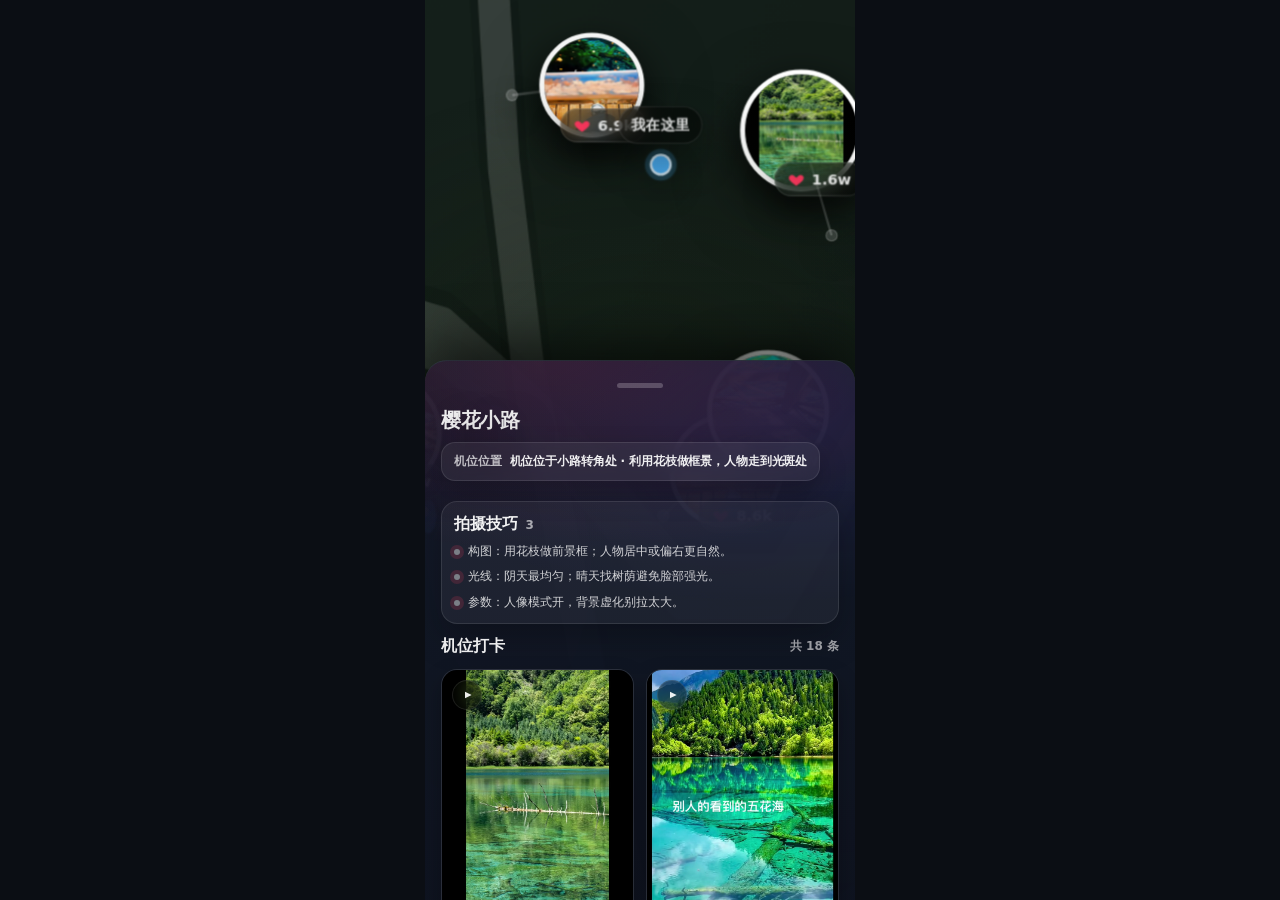
==== commit 9a826870: "Update pages and assets" ====
--- a/bars.html
+++ b/bars.html
@@ -411,7 +411,8 @@
         flex-direction:column;
       }
       .handle{
-        height:34px;
+        /* 把手加高，解决“只显示地图时很难再拉起” */
+        height:48px;
         display:flex;
         align-items:center;
         justify-content:center;
@@ -710,6 +711,25 @@
         /* ===========================
            Mock 数据（坐标 x,y：0~100）
         ============================ */
+        // 机位打卡的“真实视频池”：用于填满抽屉内容，且尽量分散不连续重复
+        // 说明：
+        // - poster 不强制写死，渲染时会优先抽取视频第一帧作为封面（ensureVideoThumb）
+        // - 将你新增的视频(u*) + 之前已有的(lwh*, jzh*) 混合，避免单一素材重复感
+        const VIDEO_POOL = [
+          // 精简版：只围绕 4 条视频循环（避免素材过多导致包体膨胀）
+          "assets/lwh1.mp4",
+          "assets/lwh2.mp4",
+          "assets/lwh3.mp4",
+          "assets/lwh4.mp4",
+        ];
+        const VIDEO_THUMBS = {
+          // 预先离线抽取的首帧（更稳定：即使 file:// 打开也不会空白）
+          "assets/lwh1.mp4": "assets/thumbs/lwh1.jpg",
+          "assets/lwh2.mp4": "assets/thumbs/lwh2.jpg",
+          "assets/lwh3.mp4": "assets/thumbs/lwh3.jpg",
+          "assets/lwh4.mp4": "assets/thumbs/lwh4.jpg",
+        };
+
         const MARKERS = [
           {
             id: "jzh",
@@ -725,15 +745,16 @@
             x: 58,
             y: 46,
             likes: 13200,
+            // 景色浮球封面：使用离线抽取的首帧截图（不依赖运行时抽帧）
             coverType: "file",
-            coverSrc: "assets/jzhzp.jpeg",
+            coverSrc: "assets/thumbs/lwh1.jpg",
             // “封面下的视频”
             photos: [
-              { id: "jzh_v1", type: "video", src: "assets/jzh1.mp4", poster: "assets/jzh1.jpg", ratio: 1.25, user: mockUser(101), like: 1320 },
-              { id: "jzh_v2", type: "video", src: "assets/jzh2.mp4", poster: "assets/jzh2.jpg", ratio: 1.25, user: mockUser(155), like: 980 },
-              { id: "jzh_v3", type: "video", src: "assets/jzh3.mp4", poster: "assets/jzh3.jpg", ratio: 1.25, user: mockUser(203), like: 1660 },
-              { id: "jzh_v4", type: "video", src: "assets/jzh4.mp4", poster: "assets/jzh4.jpg", ratio: 1.25, user: mockUser(77), like: 740 },
-              { id: "jzh_v5", type: "video", src: "assets/jzh5.mp4", poster: "assets/jzh5.jpg", ratio: 1.25, user: mockUser(41), like: 1100 },
+              // 精简版：仅保留 4 条循环视频（poster 先用 lwh.jpeg，渲染时会尝试抽第一帧替换）
+              { id: "lwh_v1", type: "video", src: "assets/lwh1.mp4", poster: "assets/thumbs/lwh1.jpg", ratio: 1.25, user: mockUser(101), like: 1320 },
+              { id: "lwh_v2", type: "video", src: "assets/lwh2.mp4", poster: "assets/thumbs/lwh2.jpg", ratio: 1.25, user: mockUser(155), like: 980 },
+              { id: "lwh_v3", type: "video", src: "assets/lwh3.mp4", poster: "assets/thumbs/lwh3.jpg", ratio: 1.25, user: mockUser(203), like: 1660 },
+              { id: "lwh_v4", type: "video", src: "assets/lwh4.mp4", poster: "assets/thumbs/lwh4.jpg", ratio: 1.25, user: mockUser(77), like: 740 },
             ],
           },
           {
@@ -749,8 +770,10 @@
             x: 26,
             y: 36,
             likes: 12800,
+            coverType: "file",
+            coverSrc: "assets/thumbs/lwh1.jpg",
             coverSeed: 12,
-            photos: makePhotos("m1", 16, 21),
+            photos: makeMedia("m1", 16, 21),
           },
           {
             id: "m2",
@@ -765,8 +788,10 @@
             x: 62,
             y: 44,
             likes: 8600,
+            coverType: "file",
+            coverSrc: "assets/thumbs/lwh2.jpg",
             coverSeed: 33,
-            photos: makePhotos("m2", 14, 77),
+            photos: makeMedia("m2", 14, 77),
           },
           {
             id: "m3",
@@ -781,8 +806,10 @@
             x: 50,
             y: 66,
             likes: 4200,
+            coverType: "file",
+            coverSrc: "assets/thumbs/lwh3.jpg",
             coverSeed: 64,
-            photos: makePhotos("m3", 12, 8),
+            photos: makeMedia("m3", 12, 8),
           },
           {
             id: "m4",
@@ -797,8 +824,10 @@
             x: 78,
             y: 30,
             likes: 15600,
+            coverType: "file",
+            coverSrc: "assets/thumbs/lwh4.jpg",
             coverSeed: 91,
-            photos: makePhotos("m4", 18, 103),
+            photos: makeMedia("m4", 18, 103),
           },
           {
             id: "m5",
@@ -813,8 +842,10 @@
             x: 40,
             y: 22,
             likes: 6900,
+            coverType: "file",
+            coverSrc: "assets/thumbs/lwh2.jpg",
             coverSeed: 5,
-            photos: makePhotos("m5", 13, 44),
+            photos: makeMedia("m5", 13, 44),
           },
         ];
 
@@ -830,17 +861,31 @@
           ],
         ];
 
-        function makePhotos(markerId, count, seed) {
+        function makeMedia(markerId, count, seed) {
           const list = [];
+          const pool = VIDEO_POOL;
+          const start = Math.abs(seed * 7 + markerId.length * 11) % pool.length;
+          const step = 3; // pool 只有 4 个：用 step=3 轮转更均匀
+          let lastSrc = "";
+
           for (let i = 0; i < count; i++) {
-            const ratio = pick([0.78, 0.86, 1.0, 1.22, 1.34], seed + i); // 高宽比（height/width）
             const uSeed = (seed * 17 + i * 13) % 999;
+            // 选择一个视频：避免连续重复（即使循环，也跳一位）
+            let idx = (start + i * step) % pool.length;
+            let src = pool[idx];
+            if (src === lastSrc) {
+              idx = (idx + 1) % pool.length;
+              src = pool[idx];
+            }
+            lastSrc = src;
+
             list.push({
-              id: markerId + "_p" + i,
+              id: markerId + "_v" + i,
+              type: "video",
+              src,
+              ratio: 1.25,
               user: mockUser(uSeed),
               like: Math.floor(80 + (uSeed * 37) % 2200),
-              ratio,
-              imageDataUrl: svgPhotoDataUrl(uSeed),
             });
           }
           return list;
@@ -1188,6 +1233,74 @@
           return arr[Math.abs(seed) % arr.length];
         }
 
+        function hashSeed(input) {
+          // 用于生成稳定的占位封面（避免 file:// 下抽帧失败导致黑块）
+          const s = String(input || "");
+          let h = 0;
+          for (let i = 0; i < s.length; i++) {
+            h = (h * 31 + s.charCodeAt(i)) >>> 0;
+          }
+          return h % 999;
+        }
+
+        function fillMarkerMedia(marker, minCount) {
+          // 自动把“机位打卡”抽屉内容补满：优先不重复、避免连续重复
+          if (!marker) return;
+          if (!Array.isArray(marker.photos)) marker.photos = [];
+          const list = marker.photos;
+
+          const used = new Set();
+          for (const it of list) {
+            if (it && it.type === "video" && it.src) used.add(it.src);
+          }
+
+          let lastSrc = "";
+          for (let i = list.length - 1; i >= 0; i--) {
+            if (list[i] && list[i].type === "video" && list[i].src) {
+              lastSrc = list[i].src;
+              break;
+            }
+          }
+
+          const start = hashSeed(marker.id) % VIDEO_POOL.length;
+          const step = 7; // 与 18 互质，分散更均匀
+          let guard = 0;
+          while (list.length < minCount && guard < VIDEO_POOL.length * 4) {
+            const idx = (start + guard * step) % VIDEO_POOL.length;
+            let src = VIDEO_POOL[idx];
+            // 避免连续重复
+            if (src === lastSrc) {
+              guard++;
+              continue;
+            }
+            // 在一轮没用完前，尽量不重复；用完后允许重复
+            if (used.size < VIDEO_POOL.length && used.has(src)) {
+              guard++;
+              continue;
+            }
+            used.add(src);
+            lastSrc = src;
+
+            const uSeed = hashSeed(marker.id + "_" + list.length);
+            list.push({
+              id: `${marker.id}_auto${list.length}`,
+              type: "video",
+              src,
+              ratio: 1.25,
+              poster: VIDEO_THUMBS[src] || undefined,
+              user: mockUser(uSeed),
+              like: Math.floor(80 + (uSeed * 37) % 2200),
+            });
+            guard++;
+          }
+        }
+
+        // 兜底：如果某些机位点的“抽屉内容”为空/不足，自动补齐到 14 条
+        //（只保留 4 条循环视频时，补太多会显得“大量重复”）
+        try {
+          MARKERS.forEach((m) => fillMarkerMedia(m, 14));
+        } catch (_) {}
+
         function formatLikes(n) {
           if (n >= 10000) return (n / 10000).toFixed(n >= 100000 ? 0 : 1) + "w";
           if (n >= 1000) return (n / 1000).toFixed(1).replace(/\.0$/, "") + "k";
@@ -1315,6 +1428,7 @@
         app.appendChild(root);
 
         /* 渲染 */
+        prewarmThumbs();
         renderAll();
 
         // 如果作为 iframe 被“推荐流卡片”加载：默认不自动播放入场动画，等待父页面通知再播放
@@ -1353,8 +1467,8 @@
           // 下拉框“取消”但留一个可见把手（不然收起后无法再拉起）
           try {
             const h = panel.getBoundingClientRect().height || 0;
-            // 露出约 26px（含 handle 区），其余隐藏到屏幕下方
-            return Math.max(0, Math.round(h - 26));
+            // 露出更多（含 handle 区），避免过小导致难以拖拽
+            return Math.max(0, Math.round(h - 52));
           } catch (_) {
             return 0;
           }
@@ -1684,7 +1798,9 @@
 
           const ring = el("div", { className: "ring" });
           const cover = el("img", { className: "cover", alt: "" });
-          cover.src = m.coverType === "file" ? m.coverSrc : svgCoverDataUrl(m.coverSeed);
+          // 圆圈封面：优先 视频第一帧（video）> 真实图（file）> SVG 占位（seed）
+          //（需要“景色浮球截图”时，video 模式更贴合）
+          cover.src = m.coverType === "file" ? (m.coverSrc || svgCoverDataUrl(m.coverSeed)) : svgCoverDataUrl(m.coverSeed);
           cover.style.width = size + "px";
           cover.style.height = size + "px";
           cover.draggable = false;
@@ -1754,20 +1870,41 @@
             if (p.type === "video") {
               const video = document.createElement("video");
               video.className = "video";
-              // 关键：不要在渲染阶段就加载 mp4（否则每次重置/重渲染会触发加载中断，出现 net::ERR_ABORTED）
-              // 只在用户点击时才设置 src 并播放
-              video.preload = "none";
+              // 关键修复：部分浏览器（尤其 iOS/Safari、file://）在 video 未设置 src 时不会显示 poster，
+              // 会导致“机位视频卡片看起来是空白”。这里统一预载 metadata 并设置 src，以保证封面可见。
+              video.preload = "metadata";
               video.playsInline = true;
               video.muted = true;
               video.loop = true;
-              // 默认使用 poster（静态图），避免抽帧/解码导致的兼容问题
-              if (p.poster) video.poster = p.poster;
               video.style.aspectRatio = `1 / ${p.ratio || 1.25}`;
               video.style.objectFit = "cover";
               video.setAttribute("data-src", p.src);
+              try {
+                if (p.src) video.src = p.src;
+              } catch (_) {}
               video.addEventListener("error", () => {
                 try { showToast("视频加载失败：请检查 mp4 是否可访问 / 格式 / Range"); } catch (_) {}
               });
+
+              // 封面策略：优先用“视频第一帧”生成 poster，避免所有卡片重复同一张封面
+              // 仅使用 transform/opacity 动效，不影响此处封面逻辑
+              try {
+                const ds = p.src;
+                // 先用 fallback（如有）占位；
+                // 若未提供 poster，则用稳定的 SVG 占位图兜底（特别是 file:// 打开时抽帧可能失败）
+                if (p.poster) {
+                  video.poster = p.poster;
+                } else if (VIDEO_THUMBS && VIDEO_THUMBS[ds]) {
+                  video.poster = VIDEO_THUMBS[ds];
+                } else {
+                  video.poster = svgPhotoDataUrl(hashSeed(p.id || p.src));
+                }
+                ensureVideoThumb(ds).then((url) => {
+                  if (!url) return;
+                  // 若用户已经点开播放，poster 已不重要，但设置也无害
+                  video.poster = url;
+                });
+              } catch (_) {}
 
               const badge = el("div", { className: "playBadge", "aria-hidden": "true" });
               badge.innerHTML =
@@ -1777,11 +1914,6 @@
               // 触屏点击：播放/暂停（保持 muted，避免手势限制与噪音）
               card.addEventListener("click", () => {
                 try {
-                  // 首次点击才挂载 src，避免自动加载导致的中断报错
-                  if (!video.src) {
-                    const ds = video.getAttribute("data-src");
-                    if (ds) video.src = ds;
-                  }
                   if (video.paused) {
                     video.play();
                     badge.style.opacity = "0";
@@ -1841,6 +1973,8 @@
           unlockMoreMarkers();
           renderMarkers();
           renderFeed();
+          // 每次切换地点：把抽屉里的滚动位置重置到顶部（避免“上次滑到底，这次打开还在底部”）
+          try { scroll.scrollTop = 0; } catch (_) {}
           springPulse(id);
           const m = MARKERS.find((x) => x.id === id);
           if (m) {
@@ -1859,6 +1993,15 @@
               if (!rgb) return;
               document.documentElement.style.setProperty("--focus-rgb", `${rgb.r},${rgb.g},${rgb.b}`);
               focusGlow.classList.add("show");
+            });
+          } else if (marker.coverType === "video" && marker.coverVideo) {
+            ensureVideoThumb(marker.coverVideo).then((url) => {
+              if (!url) return;
+              extractEdgeRgb(url).then((rgb) => {
+                if (!rgb) return;
+                document.documentElement.style.setProperty("--focus-rgb", `${rgb.r},${rgb.g},${rgb.b}`);
+                focusGlow.classList.add("show");
+              });
             });
           } else {
             focusGlow.classList.remove("show");
@@ -1978,6 +2121,16 @@
           });
         }
 
+        function prewarmThumbs() {
+          // 仅 4 条循环视频：页面启动时预热抽帧
+          // 目的：景色浮球/抽屉封面不空白，且首屏更稳定
+          try {
+            (VIDEO_POOL || []).forEach((s) => {
+              try { ensureVideoThumb(s); } catch (_) {}
+            });
+          } catch (_) {}
+        }
+
         function unlockMoreMarkers() {
           // “缓加载”：分批解锁隐藏的 marker，并带入场动画
           if (state.unlockTimer) {
@@ -2332,8 +2485,7 @@
           const onDown = (e) => {
             // 点在 marker 上时不触发拖拽，保持点击选择体验
             if (e.target && e.target.closest && e.target.closest(".marker")) return;
-            // 滑动地图时：下拉框（照片面板）自动取消/收起
-            try { collapsePanelPeek(260); } catch (_) {}
+            // 修复：地图拖拽不再强制把抽屉收到底（否则容易出现“只剩地图、抽屉很难再拉起”）
             dragging = true;
             state.userInteracted = true;
             startX = e.clientX;
